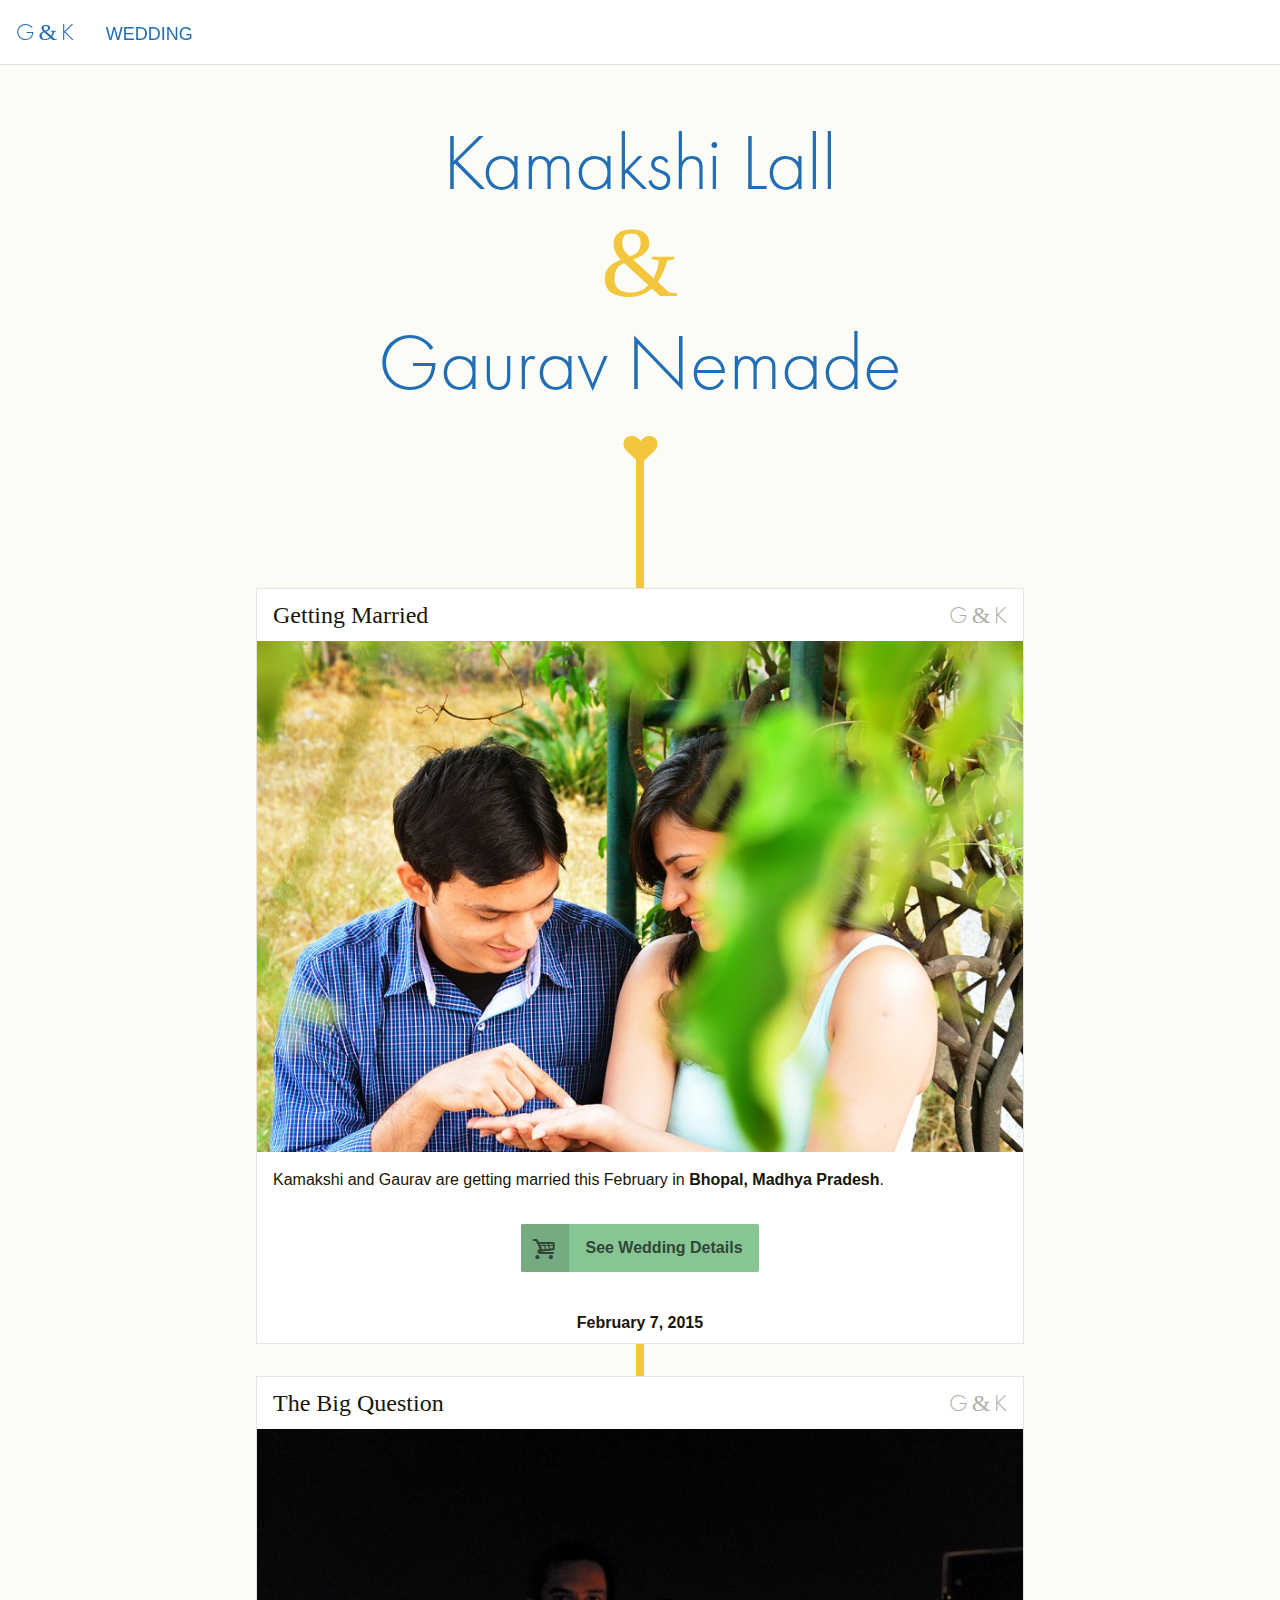
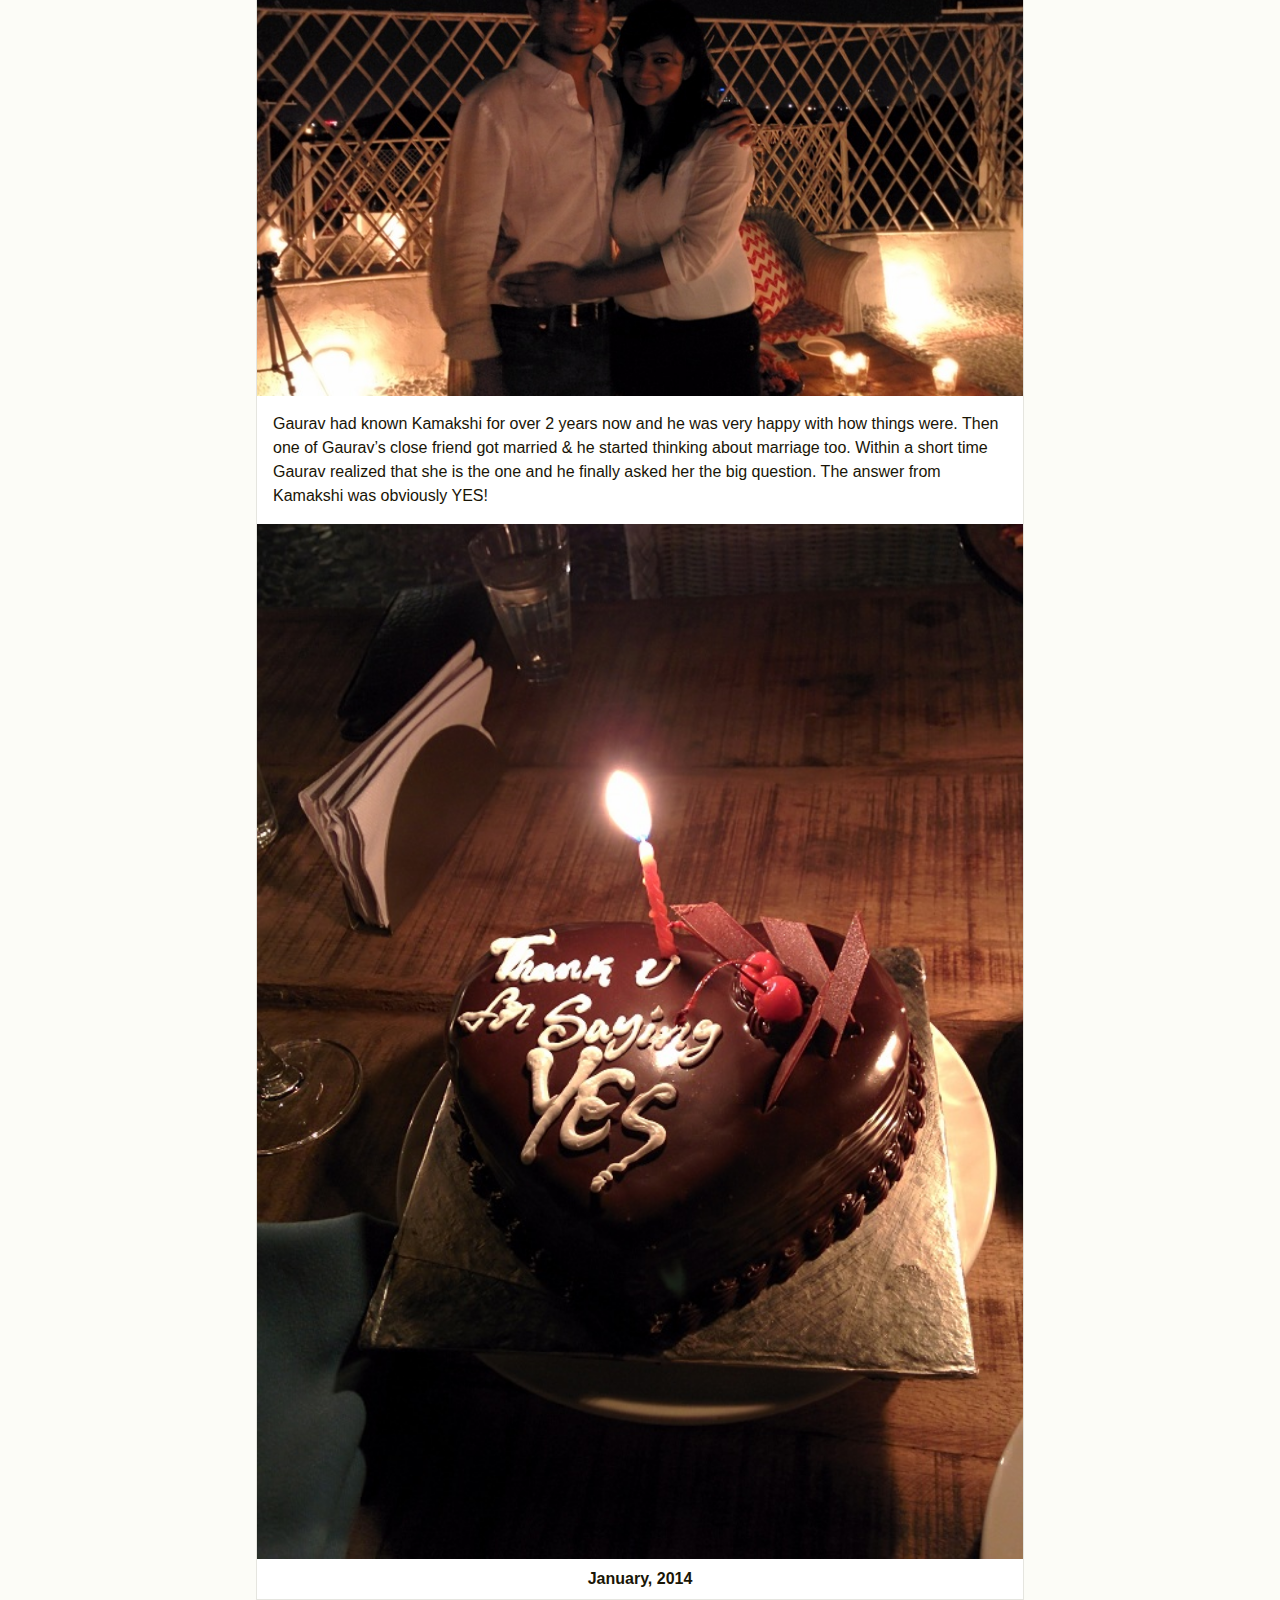
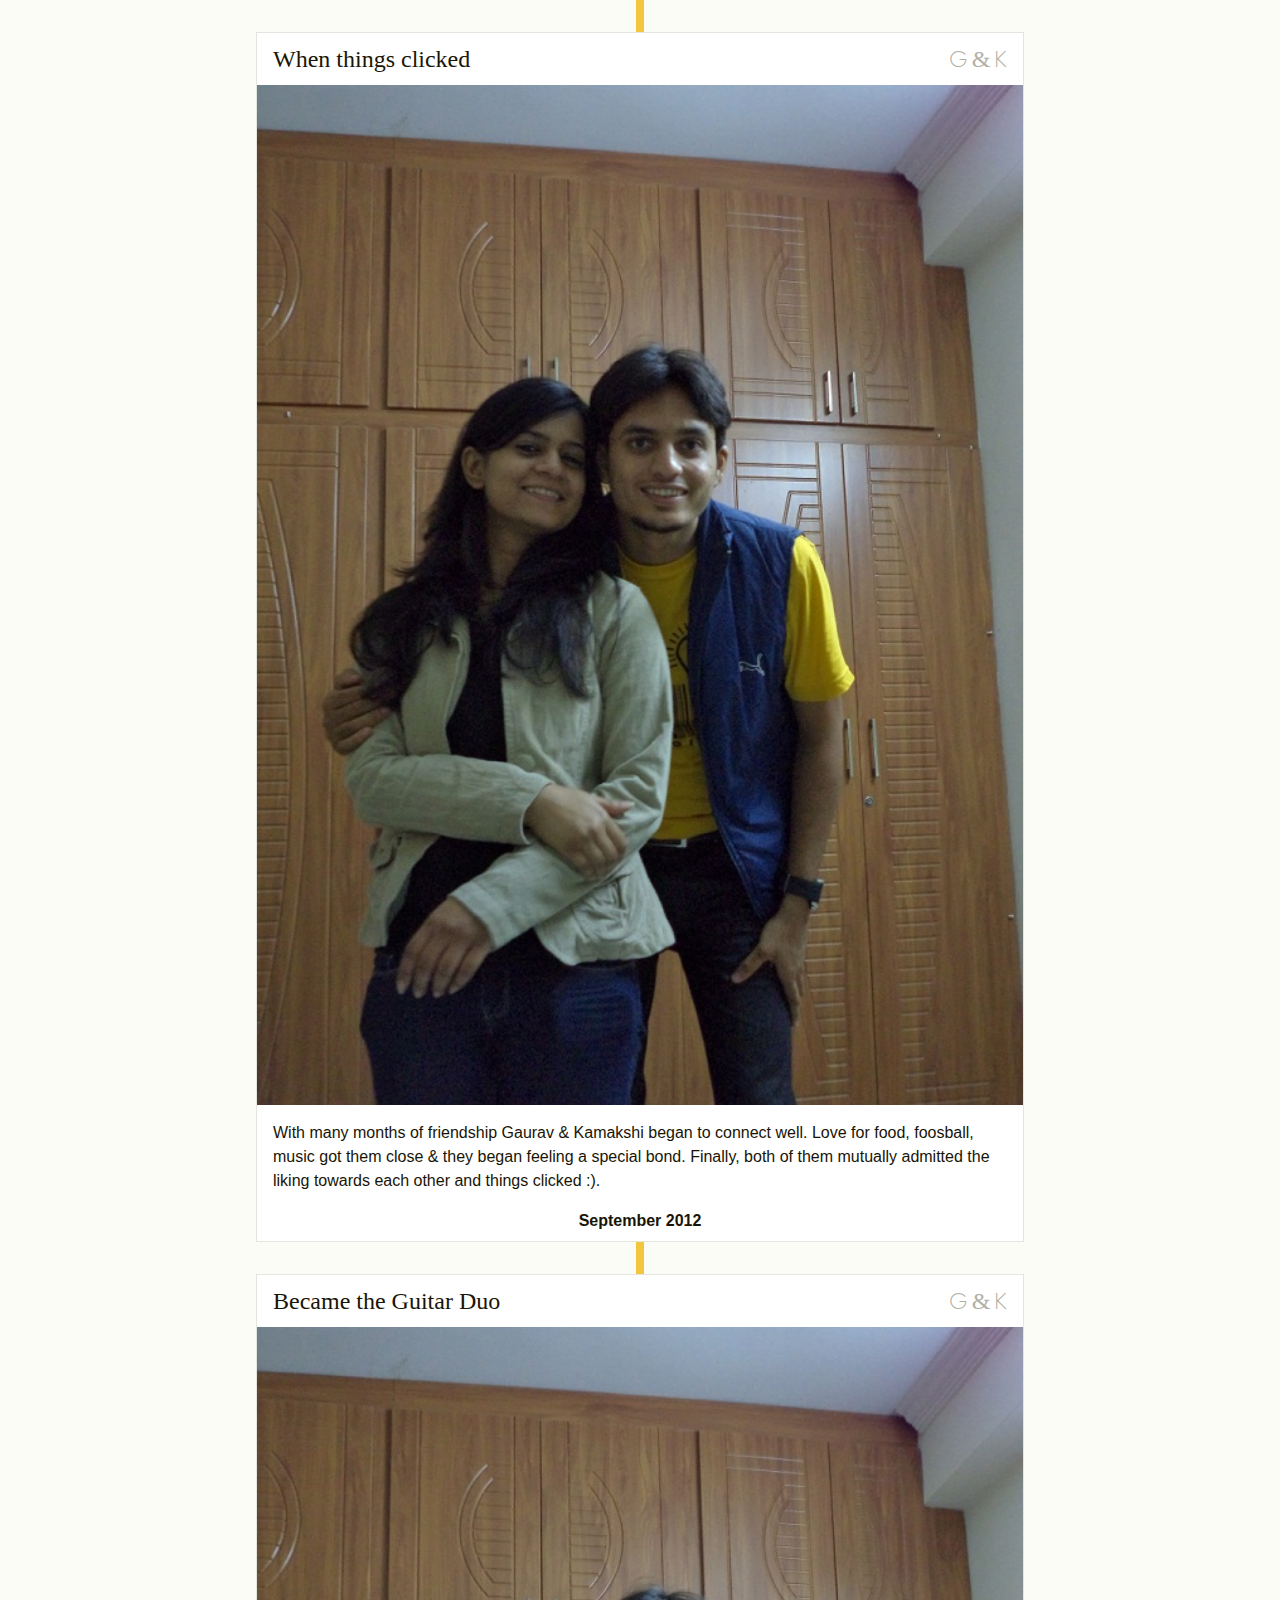
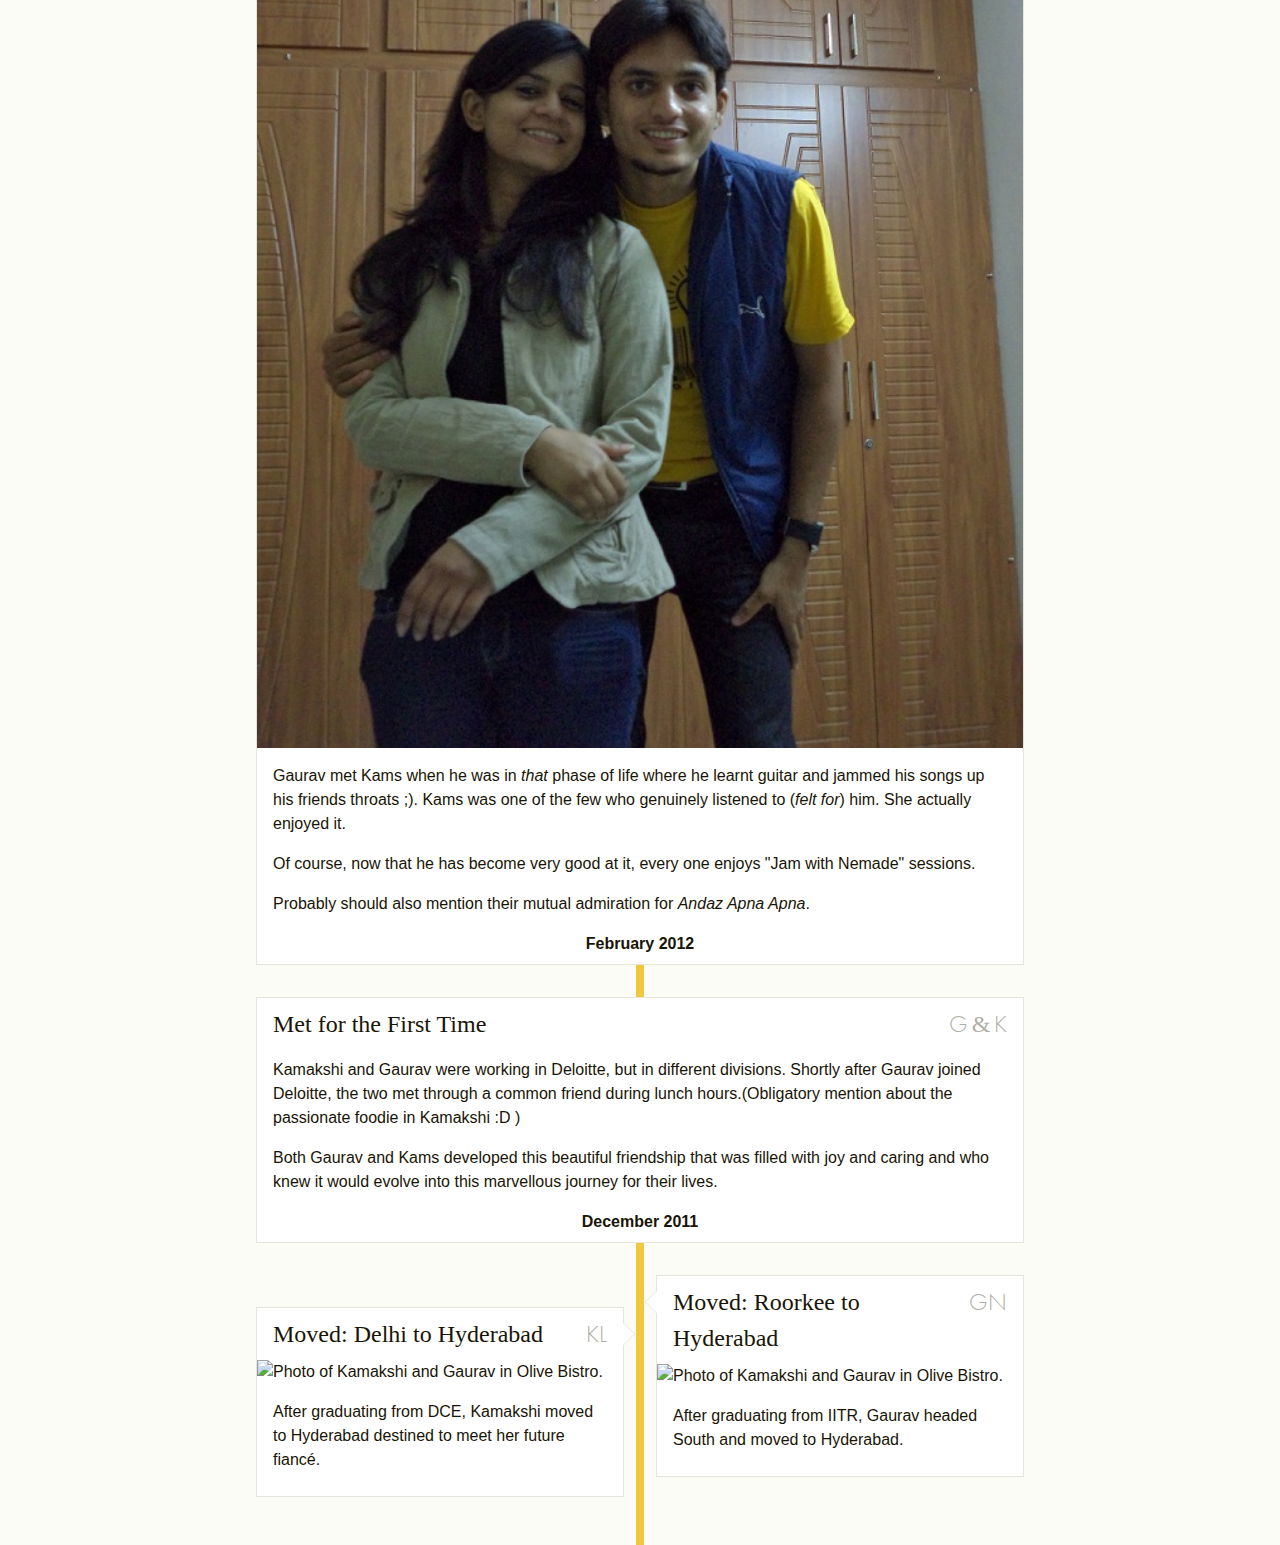
==== index.html @ ae52b637 "Update index.html" ====
<!doctype html>
<html lang="en">
<head>
    <meta charset="utf-8">
    <meta name="viewport" content="width=device-width, initial-scale=1.0">
    <meta name="apple-mobile-web-app-title" content="K&amp;G Wedding">
    <title>Kams &amp; Gaurav</title>
    <meta name="description" content="Kamakshi Lall &amp; Gaurav Nemade are getting married on February 7th, 2015 in BHOPAL, MP">	
	<link rel="stylesheet" href="css/home.css">  
</head>

<body class="">
<nav class="nav l-grid">
    <b class="brand l-grid-u" title="Kamakshi &amp; Gaurav">
        <a href="/">G<span class="brand-sep l-inline">&amp;</span>K</a>
    </b>

    <b class="nav-toggle nav-item l-grid-u">
        <a data-icon="a" href="#menu">menu</a>
    </b>

    <div class="nav-items l-grid-u">
        <ul class="nav-list l-grid">
          
            <li class="nav-item  l-grid-u">
                <a href="wedding/"><b>Wedding</b></a>
            </li>
          
<!--             <li class="nav-item  l-grid-u">
                <a href="logistics/"><b>Logistics</b></a>
            </li> -->
          
<!--             <li class="nav-item  l-grid-u">
                <a href="registry/"><b>Registry</b></a>
            </li>
          
            <li class="nav-item  l-grid-u">
                <a href="rsvp/"><b>RSVP</b></a>
            </li> -->
          
        </ul>
    </div>
</nav>







<h1 class="ann">
    <span class="ann-primary">Kamakshi Lall</span>
    <span class="ann-secondary ann-sep">&amp;</span>
    <span class="ann-primary">Gaurav Nemade</span>
</h1>

<ol class="timeline l-grid">
  <li class="event l-grid-u">


    <h2 class="event-header l-grid">
    <span class="event-title l-grid-u">Getting Married</span>
  
    <b class="event-person l-grid-u" title="Kamakshi &amp; Gaurav">
        G<span class="l-inline event-person-sep">&amp;</span>K
    </b>
  
</h2>

    <div class="event-photo">
    <img src="css/photos/gk1.JPG" alt="Photo of Kamakshi and Gaurav in Olive Bistro." />

<!--   
    <a class="event-photo-credit" href="http://www.meganbeth.com/">Megan Beth Photography</a> -->
  
</div>


    <p>
        Kamakshi and Gaurav are getting married this February in <strong>Bhopal, Madhya Pradesh</strong>.
    </p>

    <p class="button-wedding">
        <a class="button" data-icon="i" href="/wedding/">See Wedding Details</a>
    </p>

    <p class="event-time">February 7, 2015</p>

  
</li>


<!--   <li class="event l-grid-u">


    <h2 class="event-header l-grid">
    <span class="event-title l-grid-u">Celebrated Engagement</span>
  
    <b class="event-person l-grid-u" title="Kamakshi &amp; Gaurav">
        G<span class="l-inline event-person-sep">&amp;</span>K
    </b>
  
</h2>

    <div class="event-photo">
    <img src="css/photos/gk3.jpg" alt="YES Moment" />

  
</div>


    <p>
        After getting engaged in San Francisco, Kamakshi and Gaurav headed north out of the city to Napa Valley. They celebrated their engagement by spending a few romantic days touring wineries and vineyards.
    </p>

    <p class="event-time">December 2, 2012</p>

  
</li>

 -->
  <li class="event l-grid-u">


    <h2 class="event-header l-grid">
    <span class="event-title l-grid-u">The Big Question</span>
  
    <b class="event-person l-grid-u" title="Kamakshi &amp; Gaurav">
        G<span class="l-inline event-person-sep">&amp;</span>K
    </b>
  
</h2>
    <div class="event-photo">
    <img src="css/photos/gk2.jpg" alt="Engaged" />

  
</div>


<!--     <div class="event-map" data-map="Gauravf.map-2kpl38sn"></div> -->


    <p>
        Gaurav had known Kamakshi for over 2 years now and he was very happy with how things were. Then one of Gaurav’s close friend got married & he started thinking about marriage too. Within a short time Gaurav realized that she is the one and he finally asked her the big question. The answer from Kamakshi was obviously YES!
    </p>
    <p>
       
    </p>
    
 <div class="event-photo">
    <img src="css/photos/gk3.jpg" alt="YES Moment" />

  
</div>
    <p class="event-time">January, 2014</p>

  
</li>


<!--     <li class="timeline-events">
        <ol class="l-grid">
           <li class="event l-grid-u event-Kamakshi">


            <h2 class="event-header l-grid">
    <span class="event-title l-grid-u">Left for SF “Vacation”</span>
  
    <b class="event-person l-grid-u" title="Kamakshi">KL</b>
  
</h2>


            <p>
                Temp
            </p>

            <p class="event-time">November 29, 2012</p>

          
</li>


          <li class="event l-grid-u event-Gaurav">


            <h2 class="event-header l-grid">
    <span class="event-title l-grid-u">Got the Ring</span>
  
    <b class="event-person l-grid-u" title="Gaurav">GN</b>
  
</h2>


            <p>
                Gaurav knew it was time. Kamakshi and he had been together for over two years, and he wanted to spend his life with her.
            </p>
            <p>
                Gaurav wanted to ask in style.
            </p>
            <p>
                Kamakshi had not expected a thing; she assumed Gaurav was procrastinating on this whole marriage thing.
            </p>

            <p class="event-time">November 7, 2012</p>

          
</li>

        </ol>
    </li>
 -->
<!-- 
  <li class="event l-grid-u">


    <h2 class="event-header l-grid">
    <span class="event-title l-grid-u">Went on First Date</span>
  
    <b class="event-person l-grid-u" title="Kamakshi &amp; Gaurav">
        G<span class="l-inline event-person-sep">&amp;</span>K
    </b>
  
</h2>


   
    <p class="event-time">January 29, 2008</p>

  
</li>
 -->
  <li class="event l-grid-u">


    <h2 class="event-header l-grid">
    <span class="event-title l-grid-u">When things clicked</span>
  
    <b class="event-person l-grid-u" title="Kamakshi &amp; Gaurav">
        G<span class="l-inline event-person-sep">&amp;</span>K
    </b>
  
</h2>

</h2>
    <div class="event-photo">
    <img src="css/photos/gk4.JPG" alt="Engaged" />

  
</div>


<!--     <div class="event-photo">
    <img src="css/photos/snowboarding.jpg" alt="Photo of Kamakshi and Gaurav on a chair lift." />

  
</div> -->


    <p>
        With many months of friendship Gaurav & Kamakshi began to connect well. Love for food, foosball, music got them close & they began feeling a special bond. Finally, both of them mutually admitted the liking towards each other and things clicked :).
    </p>

    <p class="event-time">September 2012</p>

  
</li>

  <li class="event l-grid-u">


    <h2 class="event-header l-grid">
    <span class="event-title l-grid-u">Became the Guitar Duo</span>
  
    <b class="event-person l-grid-u" title="Kamakshi &amp; Gaurav">
        G<span class="l-inline event-person-sep">&amp;</span>K
    </b>
  
</h2>

<!--     <div class="event-photo">
    <img src="css/photos/snowboarding.jpg" alt="Photo of Kamakshi and Gaurav on a chair lift." />

  
</div> -->
</h2>
    <div class="event-photo">
    <img src="css/photos/gk4.JPG" alt="Engaged" />

  
</div>

    <p>
        <p>Gaurav met Kams when he was in <i>that</i> phase of life where he learnt guitar and jammed his songs up his friends throats ;). Kams was one of the few who genuinely listened to (<i>felt for</i>) him. She actually enjoyed it. </p>
		
		<p>Of course, now that he has become very good at it, every one enjoys "Jam with Nemade" sessions.</p>
		
		<p>Probably should also mention their mutual admiration for <i>Andaz Apna Apna</i>.</p>
    </p>

    <p class="event-time">February 2012</p>

  
</li>


  <li class="event l-grid-u">


    <h2 class="event-header l-grid">
    <span class="event-title l-grid-u">Met for the First Time</span>
  
    <b class="event-person l-grid-u" title="Kamakshi &amp; Gaurav">
        G<span class="l-inline event-person-sep">&amp;</span>K
    </b>
  
</h2>


    <p>
        Kamakshi and Gaurav were working in Deloitte, but in different divisions. Shortly after Gaurav joined Deloitte, the two met through a common friend during lunch hours.(Obligatory mention about the passionate foodie in Kamakshi :D )
    </p>
    <p>
        Both Gaurav and Kams developed this beautiful friendship that was filled with joy and caring and who knew it would evolve into this marvellous journey for their lives.
    </p>

    <p class="event-time">December 2011</p>

  
</li>


    <li class="timeline-events">
        <ol class="l-grid">
          <li class="event l-grid-u event-eric">


            <h2 class="event-header l-grid">
    <span class="event-title l-grid-u">Moved: Roorkee to Hyderabad</span>
  
    <b class="event-person l-grid-u" title="Gaurav">GN</b>
  
</h2>

            <!-- <div class="event-map" data-map="Gauravf.map-33lesuym"></div> -->
    <div class="event-photo">
    <img src="css/photos/nemade1.jpg" alt="Photo of Kamakshi and Gaurav in Olive Bistro." />

<!--   
    <a class="event-photo-credit" href="http://www.meganbeth.com/">Megan Beth Photography</a> -->
  
</div>


            <p>
                After graduating from IITR, Gaurav headed South and moved to Hyderabad.
            </p>

<!--             <p class="event-time">July 2011</p>
 -->
          
</li>


          <li class="event l-grid-u event-leslie">


            <h2 class="event-header l-grid">
    <span class="event-title l-grid-u">Moved: Delhi to Hyderabad</span>
  
    <b class="event-person l-grid-u" title="Kamakshi">KL</b>
  
</h2>
    <div class="event-photo">
    <img src="css/photos/kams1.jpg" alt="Photo of Kamakshi and Gaurav in Olive Bistro." />

<!--   
    <a class="event-photo-credit" href="http://www.meganbeth.com/">Megan Beth Photography</a> -->
  
</div>
            <!-- <div class="event-map" data-map="Gauravf.map-bsmwt9pf"></div> -->


            <p>
                After graduating from DCE, Kamakshi moved to Hyderabad destined to meet her future fiancé.
            </p>

            <!-- <p class="event-time">July 2006</p> -->

          
</li>

        </ol>
    </li>
</ol>


<script src="js/yui-min.js"></script>
<script>

(function (g) {
// -- Namespaces --
g.YUI || (g.YUI = {});
g.YUI.Env || (g.YUI.Env = {});

// -- Exposed --
g.YUI_config = {"combine":true,"filter":"min","root":"3.10.0/","modules":{"mapbox-css":"http://api.tiles.mapbox.com/mapbox.js/v0.6.7/mapbox.css","mapbox":{"fullpath":"http://api.tiles.mapbox.com/mapbox.js/v0.6.7/mapbox.js","requires":["mapbox-css"]}},"groups":{"app":{"combine":true,"comboBase":"/combo/1.8.0?","base":"/","root":"/","modules":{"hide-address-bar":{"path":"vendor/hide-address-bar/hide-address-bar.js"},"le-home":{"use":["le-main","le-maps"]},"le-main":{"path":"js/main.js","requires":["node-base","hide-address-bar"]},"le-maps":{"path":"js/maps.js","requires":["node-base","mapbox"]},"le-rsvp":{"path":"js/rsvp.js","requires":["le-main","app-base","app-content","app-transitions","escape","event-focus","io-queue","model","model-list","model-sync-rest","selector-css3","view","promise"]},"le-wedding":{"path":"js/wedding.js","requires":["le-main","le-maps","event-resize","graphics"]}}}}};
g.YUI.Env.CSRF_TOKEN = "5iKSSK5xP2m5QKCtotgvSHhq";
}(this));

YUI().use('le-home');
</script>

</body>
</html>
---- css/home.css ----
/*! normalize.css v2.1.3 | MIT License | git.io/normalize */

/* ==========================================================================
   HTML5 display definitions
   ========================================================================== */

/**
 * Correct `block` display not defined in IE 8/9.
 */
 

/* @font-face {
    font-family: 'futura-pt';
    src: url('Futura.ttf')  format('truetype');
} */

@font-face{font-family:'futura-pt';src:url('futura.woff') format('woff');font-weight:normal;font-style:normal;}

@font-face{font-family:'proxima-nova';src:url('proxima-nova-light.woff') format('woff');font-weight:normal;font-style:normal;}

@font-face{font-family:'pic1';src:url('modernpics-webfont.woff') format('woff');font-weight:normal;font-style:normal;}


article,
aside,
details,
figcaption,
figure,
footer,
header,
hgroup,
main,
nav,
section,
summary {
    display: block;
}

/**
 * Correct `inline-block` display not defined in IE 8/9.
 */

audio,
canvas,
video {
    display: inline-block;
}

/**
 * Prevent modern browsers from displaying `audio` without controls.
 * Remove excess height in iOS 5 devices.
 */

audio:not([controls]) {
    display: none;
    height: 0;
}

/**
 * Address `[hidden]` styling not present in IE 8/9.
 * Hide the `template` element in IE, Safari, and Firefox < 22.
 */

[hidden],
template {
    display: none;
}

/* ==========================================================================
   Base
   ========================================================================== */

/**
 * 1. Set default font family to sans-serif.
 * 2. Prevent iOS text size adjust after orientation change, without disabling
 *    user zoom.
 */

html {
    font-family: sans-serif; /* 1 */
    -ms-text-size-adjust: 100%; /* 2 */
    -webkit-text-size-adjust: 100%; /* 2 */
}

/**
 * Remove default margin.
 */

body {
    margin: 0;
}

/* ==========================================================================
   Links
   ========================================================================== */

/**
 * Remove the gray background color from active links in IE 10.
 */

a {
    background: transparent;
}

/**
 * Address `outline` inconsistency between Chrome and other browsers.
 */

a:focus {
    outline: thin dotted;
}

/**
 * Improve readability when focused and also mouse hovered in all browsers.
 */

a:active,
a:hover {
    outline: 0;
}

/* ==========================================================================
   Typography
   ========================================================================== */

/**
 * Address variable `h1` font-size and margin within `section` and `article`
 * contexts in Firefox 4+, Safari 5, and Chrome.
 */

h1 {
    font-size: 2em;
    margin: 0.67em 0;
}

/**
 * Address styling not present in IE 8/9, Safari 5, and Chrome.
 */

abbr[title] {
    border-bottom: 1px dotted;
}

/**
 * Address style set to `bolder` in Firefox 4+, Safari 5, and Chrome.
 */

b,
strong {
    font-weight: bold;
}

/**
 * Address styling not present in Safari 5 and Chrome.
 */

dfn {
    font-style: italic;
}

/**
 * Address differences between Firefox and other browsers.
 */

hr {
    -moz-box-sizing: content-box;
    box-sizing: content-box;
    height: 0;
}

/**
 * Address styling not present in IE 8/9.
 */

mark {
    background: #ff0;
    color: #000;
}

/**
 * Correct font family set oddly in Safari 5 and Chrome.
 */

code,
kbd,
pre,
samp {
    font-family: monospace, serif;
    font-size: 1em;
}

/**
 * Improve readability of pre-formatted text in all browsers.
 */

pre {
    white-space: pre-wrap;
}

/**
 * Set consistent quote types.
 */

q {
    quotes: "\201C" "\201D" "\2018" "\2019";
}

/**
 * Address inconsistent and variable font size in all browsers.
 */

small {
    font-size: 80%;
}

/**
 * Prevent `sub` and `sup` affecting `line-height` in all browsers.
 */

sub,
sup {
    font-size: 75%;
    line-height: 0;
    position: relative;
    vertical-align: baseline;
}

sup {
    top: -0.5em;
}

sub {
    bottom: -0.25em;
}

/* ==========================================================================
   Embedded content
   ========================================================================== */

/**
 * Remove border when inside `a` element in IE 8/9.
 */

img {
    border: 0;
}

/**
 * Correct overflow displayed oddly in IE 9.
 */

svg:not(:root) {
    overflow: hidden;
}

/* ==========================================================================
   Figures
   ========================================================================== */

/**
 * Address margin not present in IE 8/9 and Safari 5.
 */

figure {
    margin: 0;
}

/* ==========================================================================
   Forms
   ========================================================================== */

/**
 * Define consistent border, margin, and padding.
 */

fieldset {
    border: 1px solid #c0c0c0;
    margin: 0 2px;
    padding: 0.35em 0.625em 0.75em;
}

/**
 * 1. Correct `color` not being inherited in IE 8/9.
 * 2. Remove padding so people aren't caught out if they zero out fieldsets.
 */

legend {
    border: 0; /* 1 */
    padding: 0; /* 2 */
}

/**
 * 1. Correct font family not being inherited in all browsers.
 * 2. Correct font size not being inherited in all browsers.
 * 3. Address margins set differently in Firefox 4+, Safari 5, and Chrome.
 */

button,
input,
select,
textarea {
    font-family: inherit; /* 1 */
    font-size: 100%; /* 2 */
    margin: 0; /* 3 */
}

/**
 * Address Firefox 4+ setting `line-height` on `input` using `!important` in
 * the UA stylesheet.
 */

button,
input {
    line-height: normal;
}

/**
 * Address inconsistent `text-transform` inheritance for `button` and `select`.
 * All other form control elements do not inherit `text-transform` values.
 * Correct `button` style inheritance in Chrome, Safari 5+, and IE 8+.
 * Correct `select` style inheritance in Firefox 4+ and Opera.
 */

button,
select {
    text-transform: none;
}

/**
 * 1. Avoid the WebKit bug in Android 4.0.* where (2) destroys native `audio`
 *    and `video` controls.
 * 2. Correct inability to style clickable `input` types in iOS.
 * 3. Improve usability and consistency of cursor style between image-type
 *    `input` and others.
 */

button,
html input[type="button"], /* 1 */
input[type="reset"],
input[type="submit"] {
    -webkit-appearance: button; /* 2 */
    cursor: pointer; /* 3 */
}

/**
 * Re-set default cursor for disabled elements.
 */

button[disabled],
html input[disabled] {
    cursor: default;
}

/**
 * 1. Address box sizing set to `content-box` in IE 8/9/10.
 * 2. Remove excess padding in IE 8/9/10.
 */

input[type="checkbox"],
input[type="radio"] {
    box-sizing: border-box; /* 1 */
    padding: 0; /* 2 */
}

/**
 * 1. Address `appearance` set to `searchfield` in Safari 5 and Chrome.
 * 2. Address `box-sizing` set to `border-box` in Safari 5 and Chrome
 *    (include `-moz` to future-proof).
 */

input[type="search"] {
    -webkit-appearance: textfield; /* 1 */
    -moz-box-sizing: content-box;
    -webkit-box-sizing: content-box; /* 2 */
    box-sizing: content-box;
}

/**
 * Remove inner padding and search cancel button in Safari 5 and Chrome
 * on OS X.
 */

input[type="search"]::-webkit-search-cancel-button,
input[type="search"]::-webkit-search-decoration {
    -webkit-appearance: none;
}

/**
 * Remove inner padding and border in Firefox 4+.
 */

button::-moz-focus-inner,
input::-moz-focus-inner {
    border: 0;
    padding: 0;
}

/**
 * 1. Remove default vertical scrollbar in IE 8/9.
 * 2. Improve readability and alignment in all browsers.
 */

textarea {
    overflow: auto; /* 1 */
    vertical-align: top; /* 2 */
}

/* ==========================================================================
   Tables
   ========================================================================== */

/**
 * Remove most spacing between table cells.
 */

table {
    border-collapse: collapse;
    border-spacing: 0;
}

body {
    min-width: 20em;
    line-height: 1.5;
    background: #fcfcf7;
    color: #191506;
    font-family: "proxima-nova" sans-serif;
    padding-top: 3em;
    padding-bottom: 2em;
}

h1, h2, h3, h4, h5, h6 {
    font-family: "jubilat", serif;
    font-weight: 400;
}

h1 { font-size: 1.5em; }
h2 { font-size: 1.25em; }
h3 { font-size: 1.125em; }
h4 { font-size: 1em; }

a:link,
a:visited {
    color: #216eb5;
    text-decoration: none;
}

dd {
    margin: 0 0 1em 1em;
}

address {
    margin: 1em 0;
}

input,
textarea {
    line-height: 1.5;
    padding-left: 0.25em;
    padding-right: 0.25em;
    border: 1px solid #E5E5DF;
    -webkit-border-radius: 0.125em;
    -moz-border-radius: 0.125em;
    border-radius: 0.125em;
    -webkit-box-shadow: inset 0 0 2px rgba(0, 0, 0, 0.10);
    -moz-box-shadow: inset 0 0 2px rgba(0, 0, 0, 0.10);
    box-shadow: inset 0 0 2px rgba(0, 0, 0, 0.10);
    -webkit-box-sizing: border-box;
    -moz-box-sizing: border-box;
    box-sizing: border-box;
}
input:focus,
textarea:focus {
    outline: none;
    border: 1px solid #8BBCEA;
}

[data-icon]:before,
[data-icon]:after {
    font-family: 'pic1';
    -webkit-font-smoothing: antialiased;
}
[data-icon]:before {
    content: attr(data-icon);
}

.l-grid,
.l-grid-1-2 {
    letter-spacing: -0.31em;
    *letter-spacing: normal;
    *word-spacing: -0.43em;
    text-rendering: optimizespeed;
}
.opera-only :-o-prefocus,
.l-grid {
    word-spacing: -0.43em;
}
.l-grid-u,
.l-grid-u-full {
    display: inline-block;
    zoom: 1; *display: inline;
    letter-spacing: normal;
    word-spacing: normal;
    vertical-align: top;
    text-rendering: auto;
}
.l-grid-1-2 {
    margin-left: -0.5em;
    margin-right: -0.5em;
}
.l-grid-u-full,
.l-grid-1-2 > .l-grid-u {
    width: 100%;
}

.l-wrap {
    position: relative;
    background: #fcfcf7;
}
.l-contain {
    max-width: 48em;
    margin: 0 auto;
    padding: 0 0.5em;
}
.l-inline {
    display: inline-block;
    *display: inline;
    zoom: 1;
}

.l-contain,
.l-grid,
.l-grid-u {
    -webkit-box-sizing: border-box;
    -moz-box-sizing: border-box;
    box-sizing: border-box;
}

button,
.button {
    position: relative;
    display: inline-block;
    *display: inline;
    zoom: 1;
    line-height: 3.0;
    padding: 0 0.5em 0 3.5em;
    background: #87c594;
    text-align: center;
    font-weight: 700;
    overflow: hidden;
    border: 0;
    -webkit-border-radius: 0.125em;
    -moz-border-radius: 0.125em;
    border-radius: 0.125em;
}
button,
.button,
a.button {
    color: #304534;
    text-decoration: none;
}
button:before,
.button:before {
    position: absolute;
    top: 0;
    left: 0;
    font-size: 2em;
    font-weight: 400;
    line-height: 1.5;
    width: 1em;
    padding: 0.125em 0.25em 0;
    background: #75AB81;
    text-align: center;
}
button:before,
.button:before,
button:after,
.button:after {
    z-index: 0;
}
.is-button-negative,
a.is-button-negative {
    background: #f2c63d;
    color: #513e06;
}
.is-button-negative:before {
    background: #e0ac10;
}

.brand {
    font-size: 1.25em;
    font-family: "futura-pt", sans-serif;
    font-weight: 300;
    line-height: 2.4;
}
.brand-sep {
    font-family: "jubilat", serif;
    font-weight: 400;
    margin: 0 0.15em;
}
.brand a {
    display: block;
    padding: 0 0.4em;
    color: #b0afa6;
    text-decoration: none;
}
.brand a:hover,
.brand a:active {
    color: #216eb5;
}

.nav-list {
    margin: 0;
    padding: 0;
    list-style: none;
}
.nav-item {
    margin: 0 1em 0 0;
    text-transform: uppercase;
}
.nav-item:first-child {
    margin-left: 0;
}
.nav-item:last-child {
    margin-right: 0;
}
.nav-item a {
    display: block;
    text-decoration: none;
}
.nav-item b {
    font-weight: inherit;
}
.nav-item a:hover b,
.nav-item a:active b {
    border-bottom: 1px solid #216eb5;
}
.is-nav-item-active b {
    border-bottom: 1px solid #e5e5df;
}

.nav {
    position: fixed;
    top: 0;
    left: 0;
    width: 100%;
    background: #fff;
    background: rgba(255, 255, 255, 0.98);
    -webkit-box-shadow: 0 1px 1px rgba(0,0,0, 0.10);
    -moz-box-shadow: 0 1px 1px rgba(0,0,0, 0.10);
    box-shadow: 0 1px 1px rgba(0,0,0, 0.10);
    z-index: 10;
}
.nav .nav-items {
    display: block;
    clear: both;
    overflow: hidden;
    width: 100%;
    max-height: 0;
    -webkit-transition: max-height 0.2s ease-out;
    -moz-transition: max-height 0.2s ease-out;
    -ms-transition: max-height 0.2s ease-out;
    -o-transition: max-height 0.2s ease-out;
    transition: max-height 0.2s ease-out;
}
.nav .is-nav-items-active {
    max-height: 15em;
}
.nav .nav-item {
    width: 100%;
    margin: 0;
}
.nav .nav-item a {
    line-height: 1;
    padding: 1.0675em 0.5em 0.9375em;
}
.nav .nav-toggle {
    width: auto;
    float: right;
    margin: 0;
}
.nav .nav-toggle a {
    font-weight: 400;
}
.nav .nav-toggle a:before {
    content: none;
}
.nav .nav-toggle a:after {
    content: attr(data-icon);
    text-transform: none;
    vertical-align: middle;
    margin-left: 0.25em;
    line-height: 0.5;
}

.subnav {
    margin: 1em 0;
}
.subnav .nav-item:first-child a {
    color: #b0afa6;
}
.subnav .nav-item:first-child a:hover,
.subnav .nav-item:first-child a:active {
    color: #216eb5;
}
.subnav .nav-item:first-child b {
    border-bottom: none;
}
.subnav .nav-item:first-child b:after {
    content: ":"
}

.ann {
    font-size: 1.25em;
    line-height: 1.25;
    margin: 1em 0;
}
.ann > * {
    display: block;
    text-align: center;
}
.ann-primary {
    font-family: "futura-pt", sans-serif;
    font-weight: 300;
    font-size: 2em;
    color: #216eb5;
}
.ann-secondary {
    line-height: 1.0;
    color: #b0afa6;
}

.callout {
    padding: 0.5em 0 0.5em 2em;
    border-left: 4px solid #f2c63d;
}

.break {
    width: 80%;
    margin: 2em auto;
    height: 1px;
    line-height: 1px;
    background: #e5e5df;
    border-top: 1px solid #fcfcf7;
}

.zoomer {
    display: none !important;
}

/* 480px */
@media screen and (min-width: 30em) {
    .ann {
        font-size: 1.5em;
    }
}

/* 568px */
@media screen and (min-width: 35.5em) {
    .nav .nav-items {
        display: inline-block;
        max-height: none;
        /* Fixes Firefox's issue with `auto` */
        width: 30em;
    }
    .nav .nav-item {
        width: auto;
    }

    .nav .nav-toggle {
        display: none;
    }
}

/* 576px */
@media screen and (min-width: 36em) {
    h1 { font-size: 2em; }
    h2 { font-size: 1.5em; }
    h3 { font-size: 1.25em; }
    h4 { font-size: 1em; }

    .l-grid-1-2 {
        margin-left: -1em;
        margin-right: -1em;
    }
    .l-grid-1-2 > .l-grid-u {
        width: 50%;
    }

    .l-contain {
        padding-left: 1em;
        padding-right: 1em;
    }

    button,
    .button {
        padding: 0 1em 0 4em;
    }

    .brand {
        font-size: 1.5em;
        line-height: 2;
    }
    .brand a {
        padding: 0 0.6667em;
    }

    .nav .nav-item a {
        font-size: 1.125em;
        padding: 0.9444em 0.8888em 0.7222em;
    }

    .ann {
        font-size: 2em;
    }
}

/* 768px */
@media screen and (min-width: 48em) {
    body {
        padding-top: 4em;
    }

    .brand {
        line-height: 2.6667;
    }

    .nav .nav-item a {
        padding: 1.3889em 0.8888em 1.1667em;
    }
}

/* 1024px */
@media screen and (min-width: 64em) {
    .ann {
        font-size: 2.5em;
        margin: 1.2em 0;
    }
}

body {
    padding-bottom: 0;
}

.ann-sep {
    font-size: 2.5em;
    color: #f2c63d;
}

.timeline {
    list-style: none;
    margin: 0 auto;
    max-width: 48em;
    padding: 6em 0 3em;
    position: relative;
}
.timeline:before {
    content: '';
    position: absolute;
    z-index: -1;
    width: 0.5em;
    height: 100%;
    top: 0;
    left: 50%;
    margin-left: -0.25em;
    background: #f2c63d;
}
.timeline:after {
    content: 'j';
    font-family: 'pic1';
    font-size: 3.5em;
    -webkit-font-smoothing: antialiased;
    position: absolute;
    z-index: -1;
    top: -0.95em;
    left: -0.0417em;
    width: 100%;
    text-align: center;
    color: #f2c63d;
}
.timeline-events {
    margin-top: -2em;
    margin-bottom: -2em;
}
.timeline-events ol {
    list-style: none;
    margin: 0 auto;
    padding: 0;
}
.timeline-events ol:before,
.timeline-events ol:after {
    content: " ";
    display: table;
}
.timeline-events ol:after {
    clear: both;
}

.event {
    margin: 2em 0;
    display: block;
    padding: 0.5em;
    background: #fff;
    border-top: 1px solid #e5e5df;
    border-bottom: 1px solid #e5e5df;
    /*-webkit-box-shadow: 0 0 2px rgba(0,0,0, 0.10);
    -moz-box-shadow: 0 0 2px rgba(0,0,0, 0.10);
    box-shadow: 0 0 2px rgba(0,0,0, 0.10);*/
}
.event-leslie {
    margin-right: 2em;
    border-right: 1px solid #e5e5df;
}
.event-eric {
    margin-left: 2em;
    border-left: 1px solid #e5e5df;
}
.event-header {
    margin-top: 0;
    margin-bottom: 0.4em;
    padding-right: 2.5em;
    font-size: 1.25em;
}
.event-title {
    width: 100%;
}
.event-person {
    font-family: "futura-pt", sans-serif;
    font-weight: 300;
    color: #b0afa6;
    text-align: right;
    width: 2.5em;
    margin-right: -2.5em;
}
.event-person-sep {
    font-family: "jubilat", serif;
    font-weight: 400;
    margin: 0 0.15em;
}
.event-time {
    margin-top: 0.5em;
    margin-bottom: 0;
    font-weight: 700;
    text-align: center;
}
.event-photo {
    position: relative;
    margin: 0 -0.5em;
}
.event-photo img {
    display: block;
    width: 100%;
}
.event-photo-credit {
    font-size: 0.875em;
    position: absolute;
    bottom: 0.2857em;
    right: 0.5714em;
    color: #fcfcf7 !important;
    text-shadow: 0 0 1px #191506;
}
.event-map {
    margin: 0 -0.5em;
    height: 20em;
}

.button-wedding {
    margin: 2em;
    text-align: center;
}

/* 480px */
@media screen and (min-width: 30em) {

}

/* 568px */
@media screen and (min-width: 35.5em) {

}

/* 576px */
@media screen and (min-width: 36em) {
    .event {
        clear: both;
        padding-left: 1em;
        padding-right: 1em;
    }
    .event-header {
        font-size: 1.5em;
        margin-bottom: 0.3333em;
    }
    .event-photo,
    .event-map {
        margin: 0 -1em;
    }
}

/* 768px */
@media screen and (min-width: 48em) {
    .event {
        clear: both;
    }
    .event-leslie,
    .event-eric {
        width: 23em;
        position: relative;
    }
    .event-leslie {
        float: left;
        clear: left;
        margin: 2em 1em 2em 0;
    }
    .event-eric {
        float: right;
        clear: right;
        margin: 2em 0 2em 1em;
    }
    .event-leslie:before,
    .event-leslie:after,
    .event-eric:before,
    .event-eric:after {
        content: "";
        height: 0;
        width: 0;
        position: absolute;
        border: solid transparent;
    }
    .event-leslie:before,
    .event-eric:before {
        top: 14px;
        border-width: 12px;
    }
    .event-leslie:after,
    .event-eric:after {
        top: 15px;
        border-width: 11px;
    }
    .event-leslie:before {
        left: 100%;
        border-left-color: #e5e5df;
        /*border-left-color: rgba(0,0,0, 0.05);*/
    }
    .event-leslie:after {
        left: 100%;
        border-left-color: #fff;
    }
    .event-eric:before {
        right: 100%;
        border-right-color: #e5e5df;
        /*border-right-color: rgba(0,0,0, 0.05);*/
    }
    .event-eric:after {
        right: 100%;
        border-right-color: #fff;
    }
    .event-leslie + .event-eric,
    .event-eric + .event-leslie {
        margin-top: 4em;
    }
}

/* 770px */
@media screen and (min-width: 48.125em) {
    .event {
        border: 1px solid #e5e5df;
    }
}

/* 1024px */
@media screen and (min-width: 64em) {

}
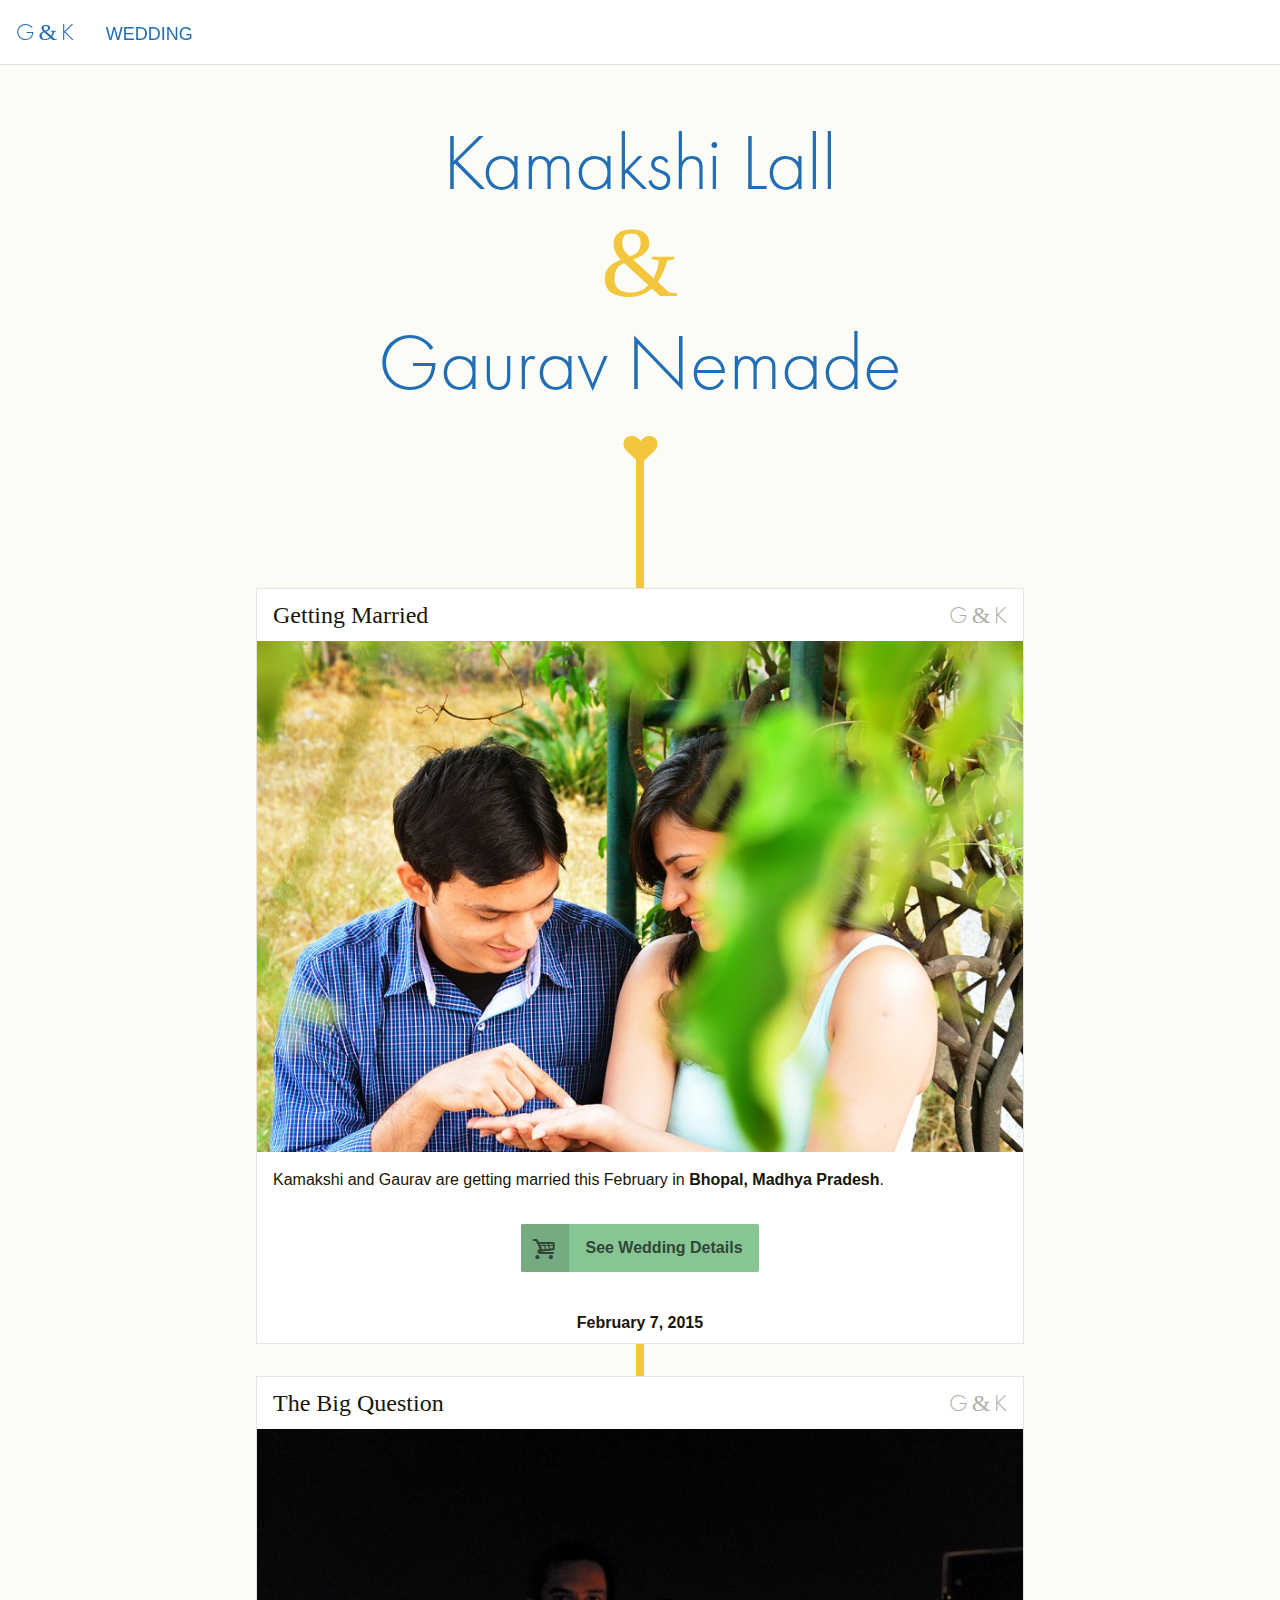
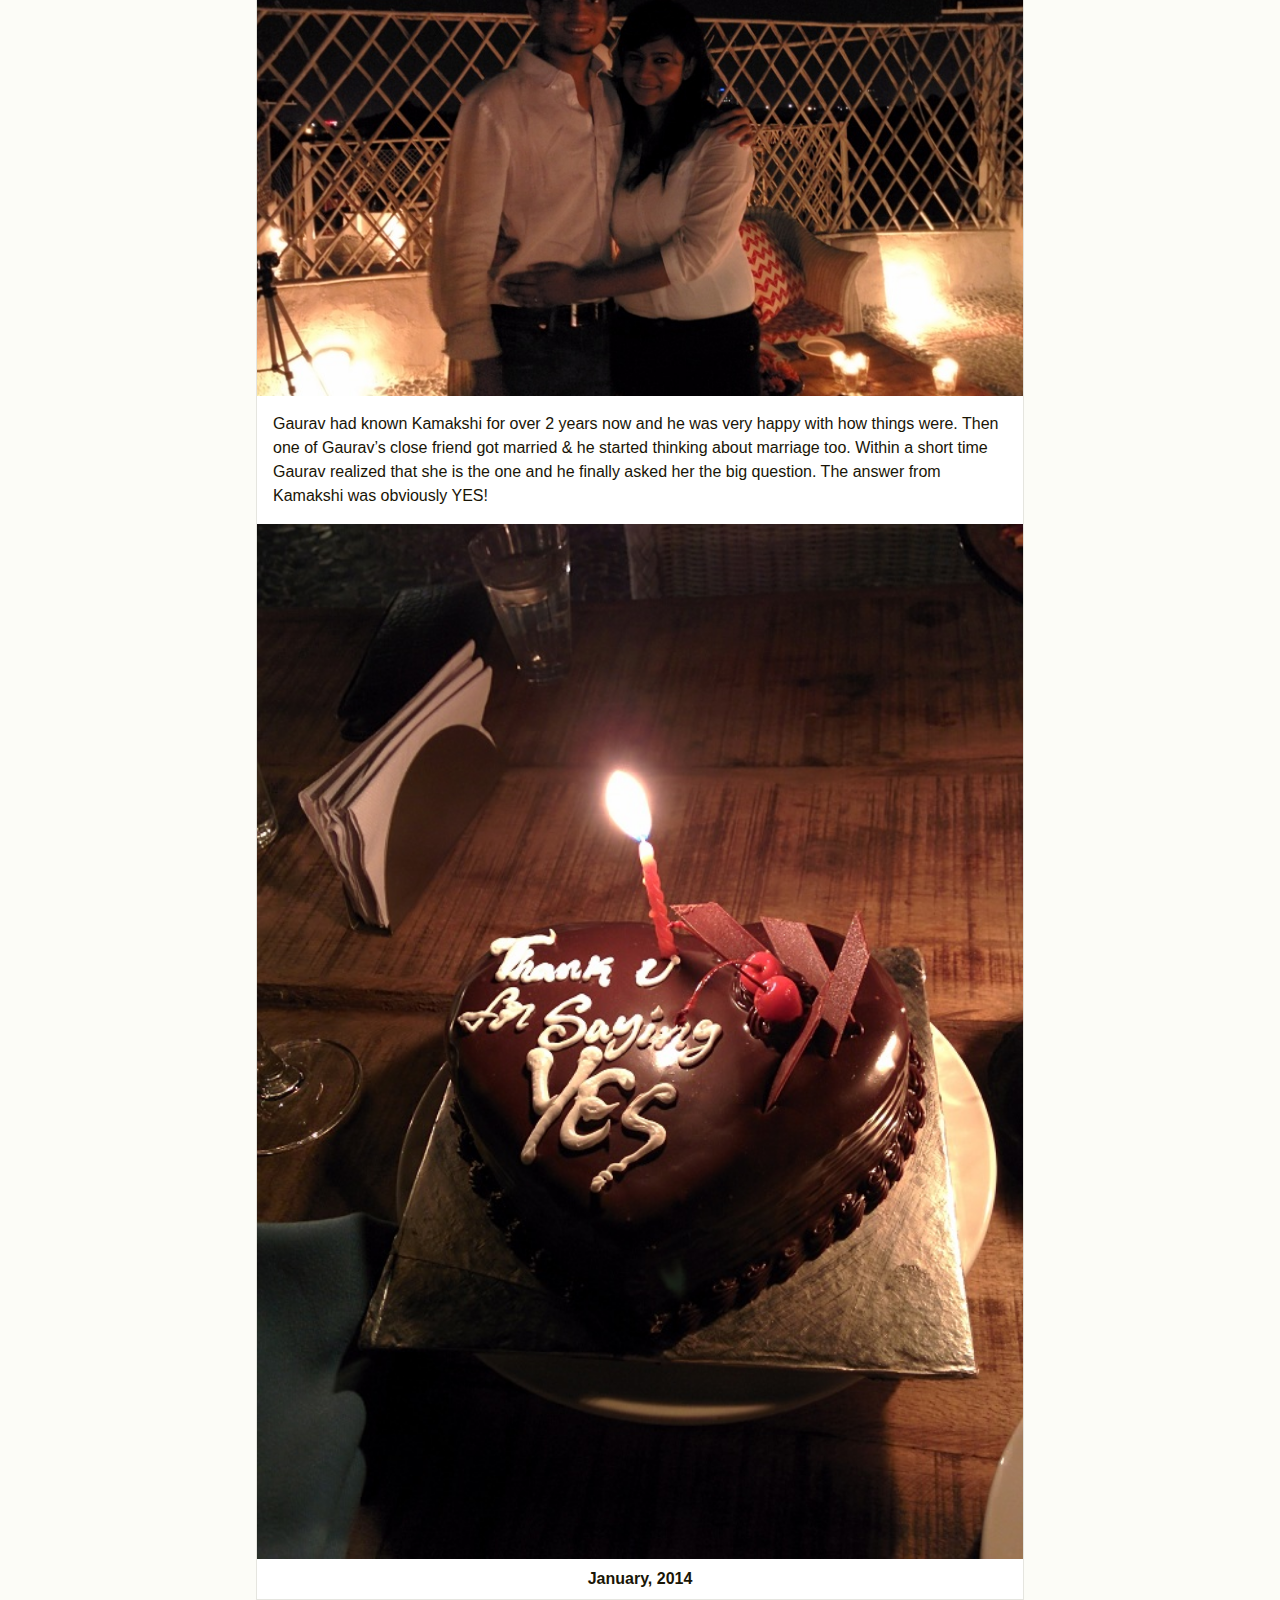
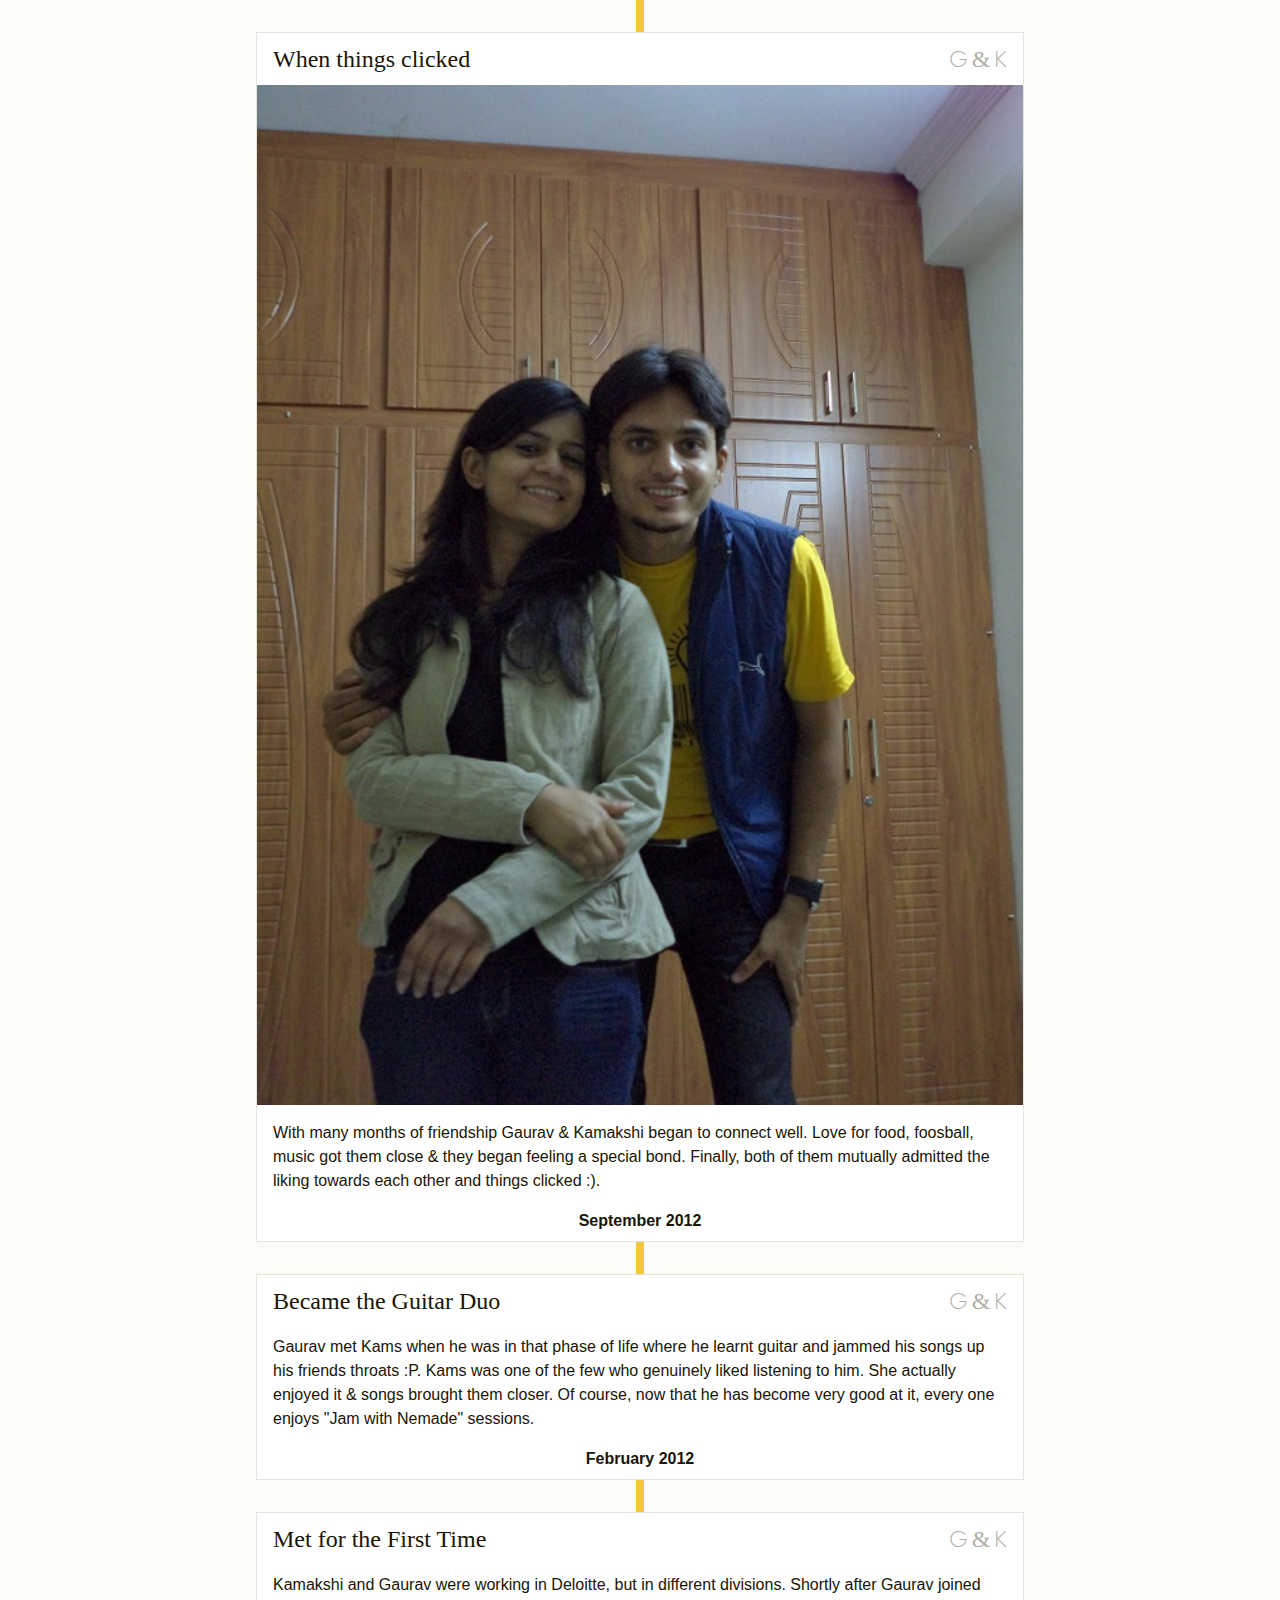
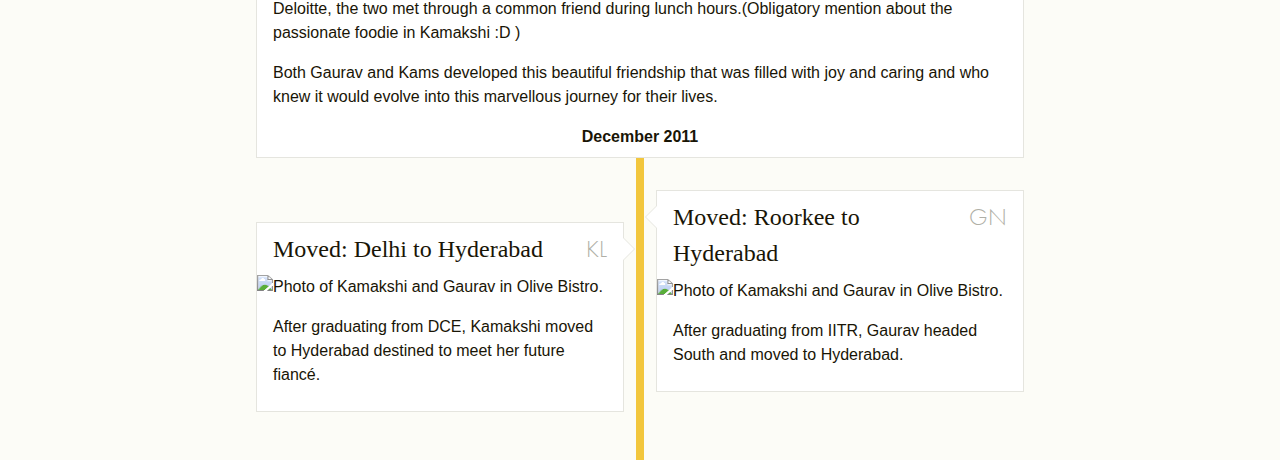
==== commit 026bbd04: "Update index.html" ====
--- a/index.html
+++ b/index.html
@@ -284,21 +284,18 @@
 
   
 </div> -->
-</h2>
+<!--</h2>
     <div class="event-photo">
     <img src="css/photos/gk4.JPG" alt="Engaged" />
-
-  
-</div>
-
-    <p>
-        <p>Gaurav met Kams when he was in <i>that</i> phase of life where he learnt guitar and jammed his songs up his friends throats ;). Kams was one of the few who genuinely listened to (<i>felt for</i>) him. She actually enjoyed it. </p>
+-->
+  
+</div>
+
+        <p>
+        Gaurav met Kams when he was in that phase of life where he learnt guitar and jammed his songs up his friends throats :P. Kams was one of the few who genuinely liked listening to him. She actually enjoyed it & songs brought them closer. Of course, now that he has become very good at it, every one enjoys "Jam with Nemade" sessions.
+        	
+        </p>
 		
-		<p>Of course, now that he has become very good at it, every one enjoys "Jam with Nemade" sessions.</p>
-		
-		<p>Probably should also mention their mutual admiration for <i>Andaz Apna Apna</i>.</p>
-    </p>
-
     <p class="event-time">February 2012</p>
 
   
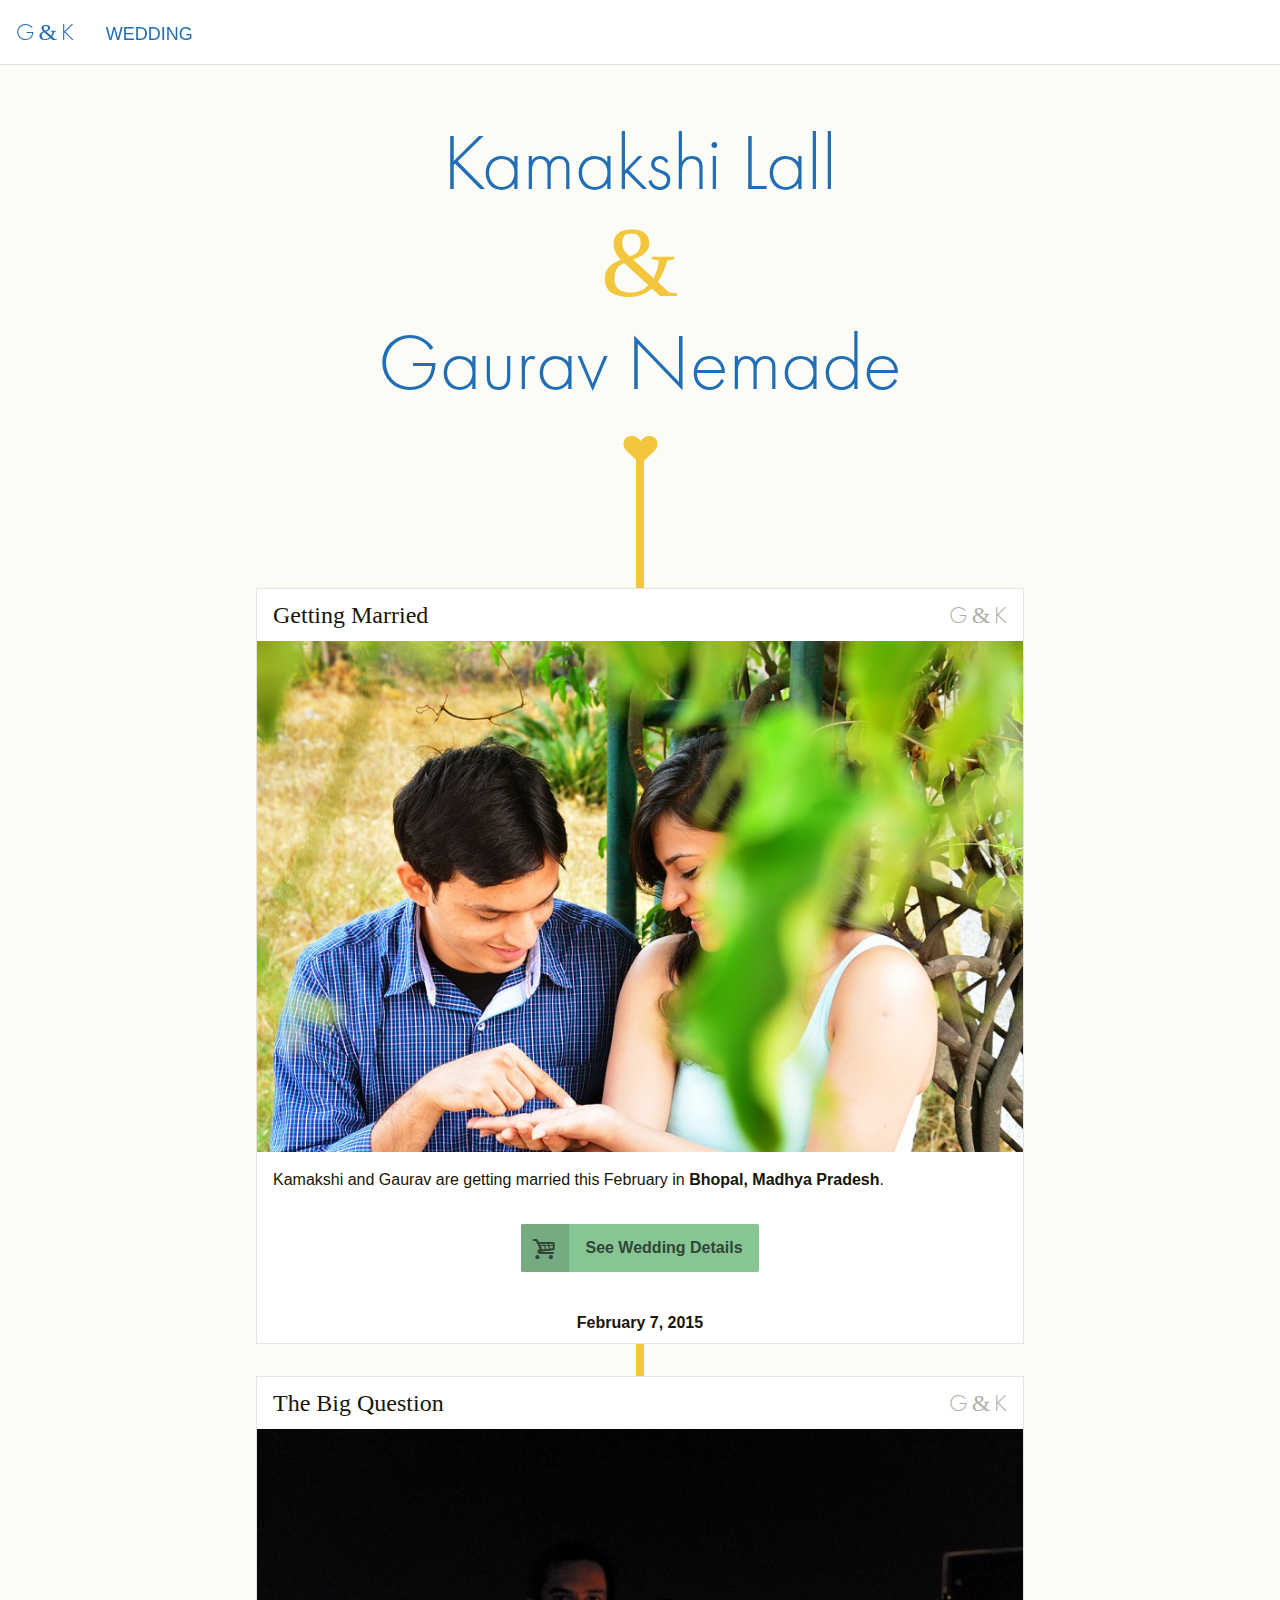
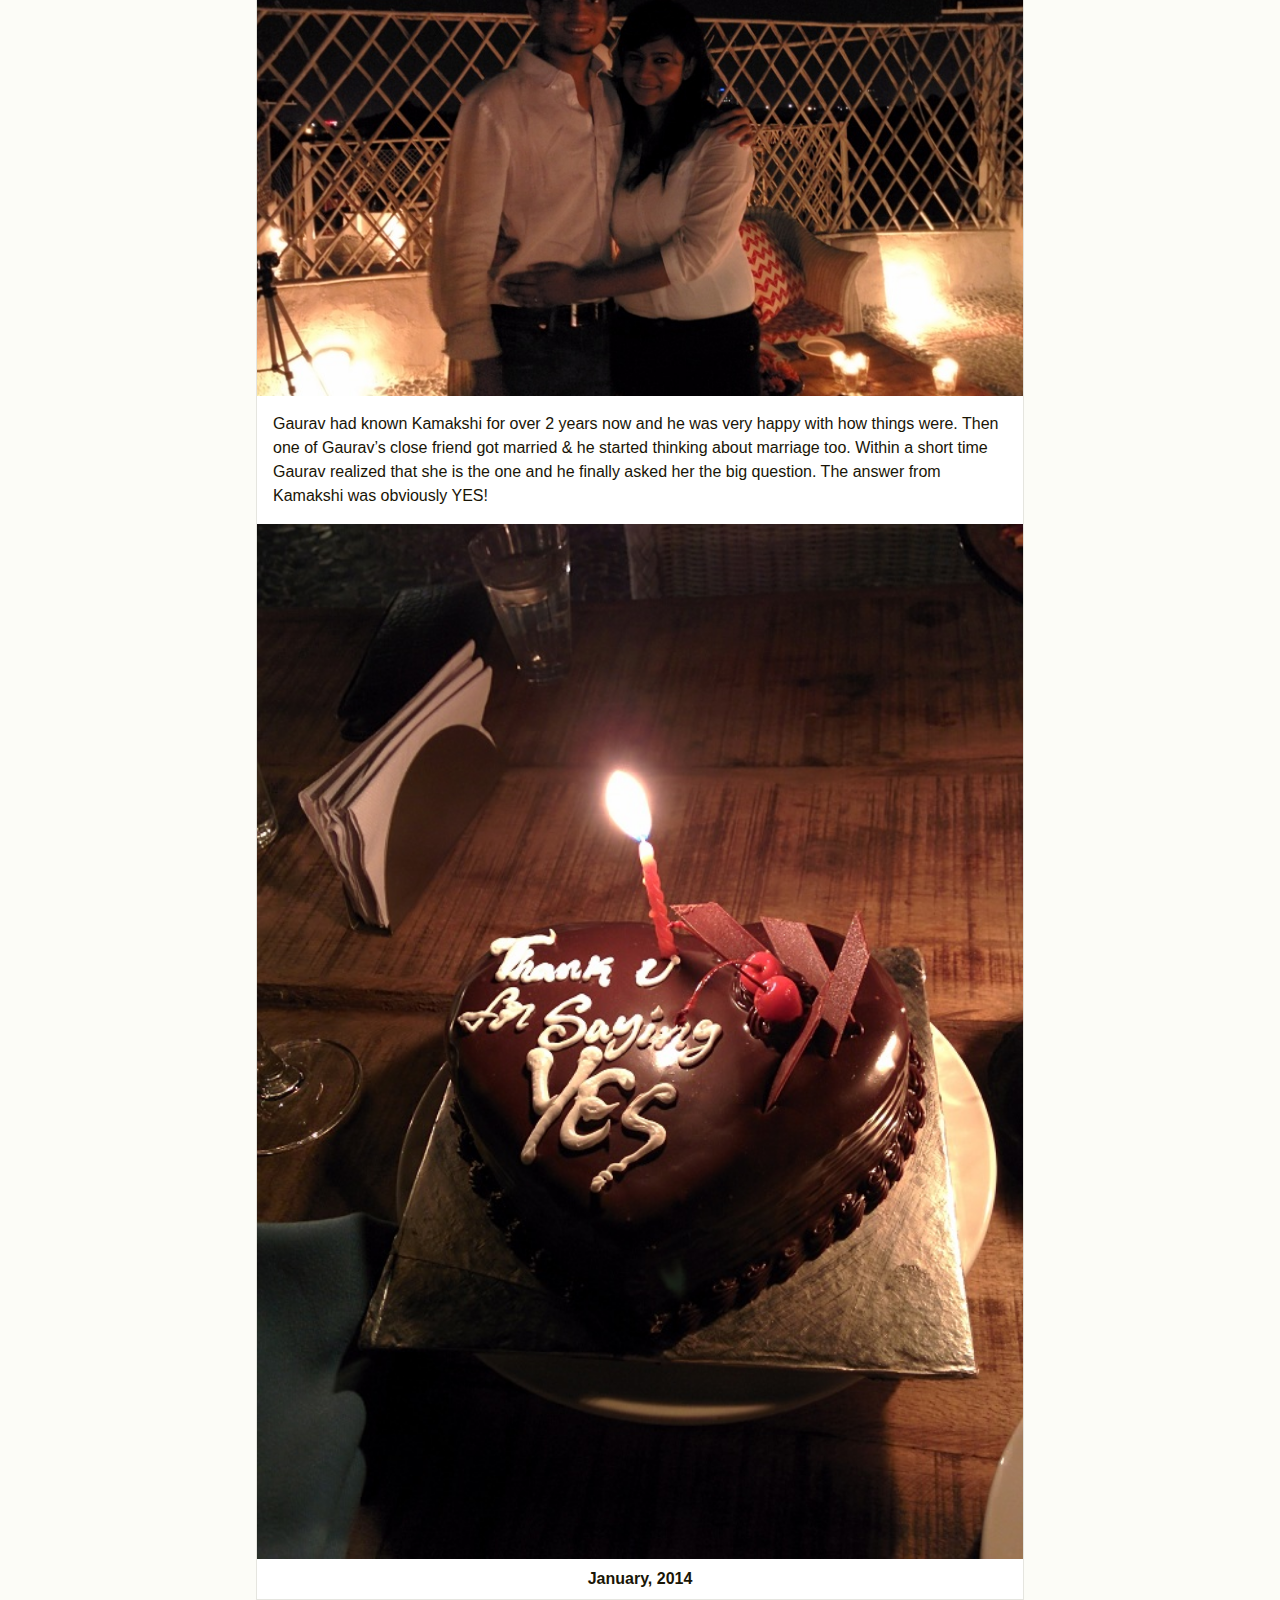
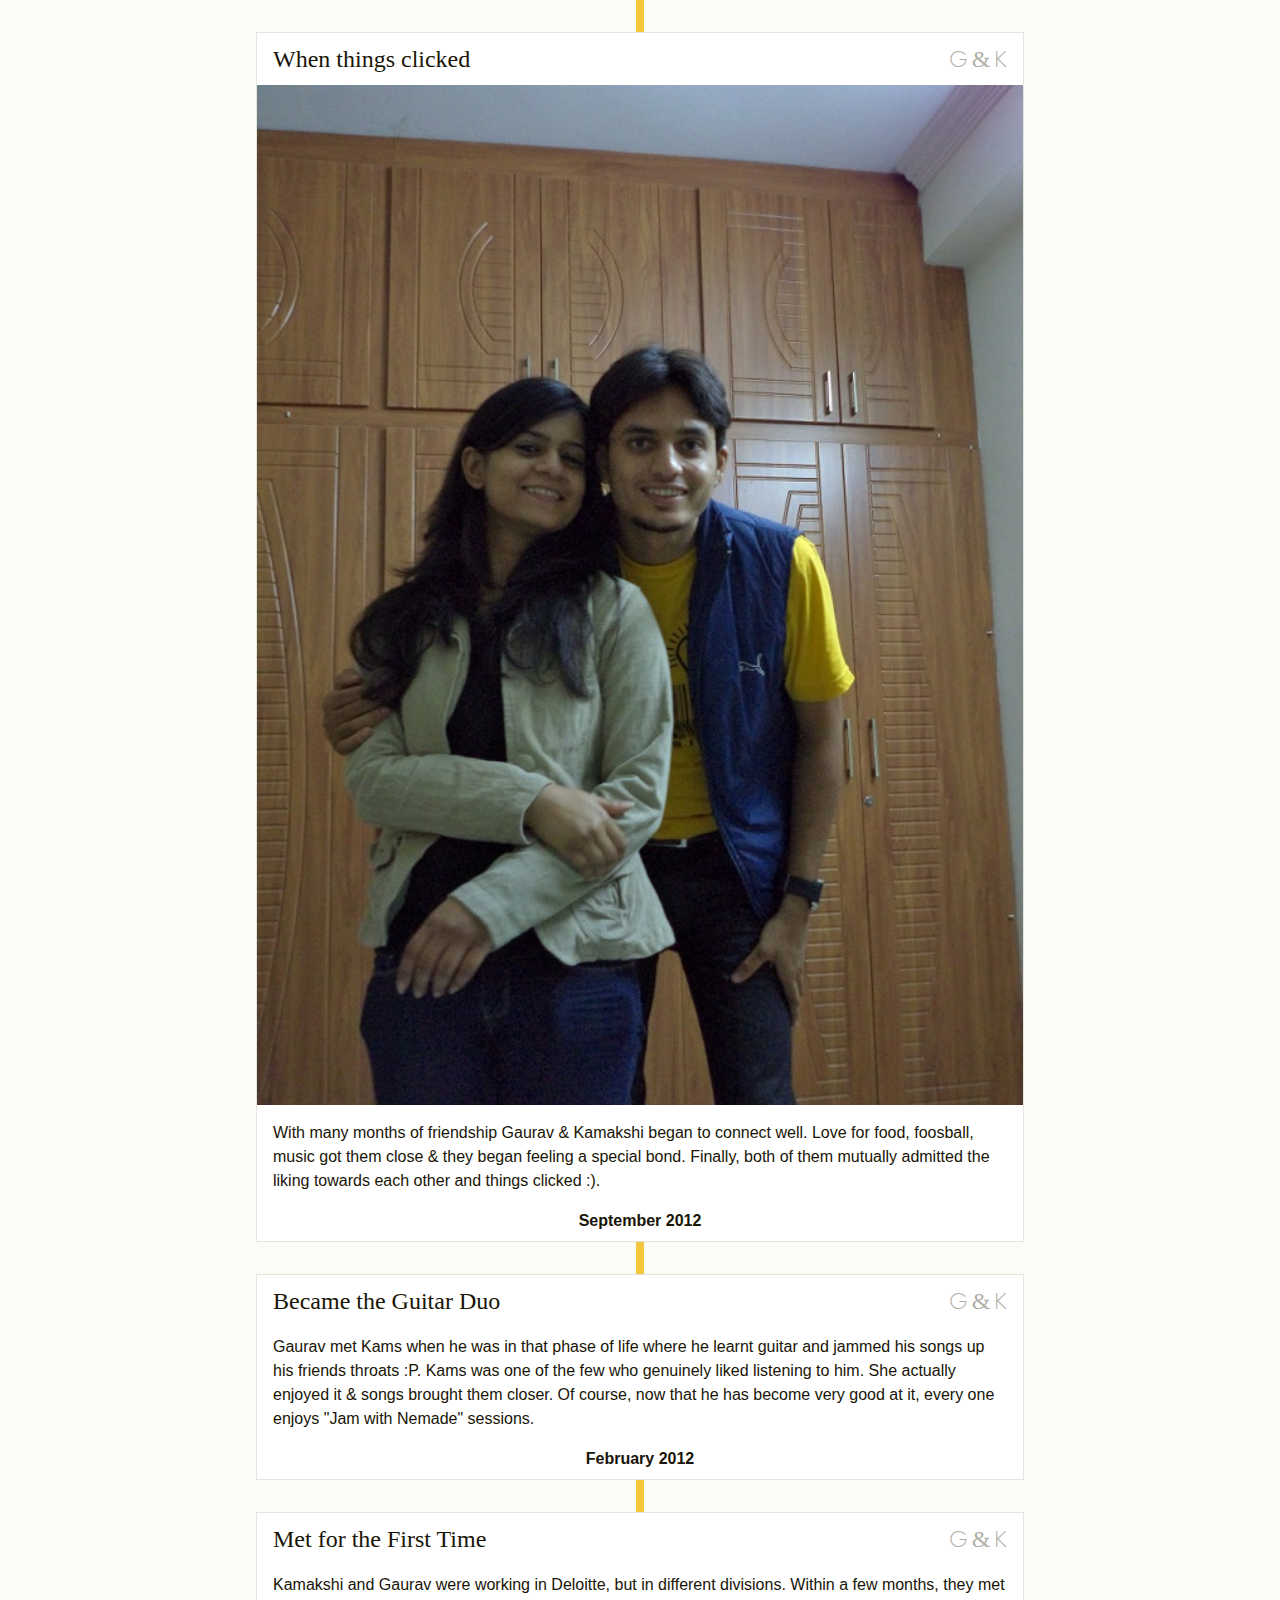
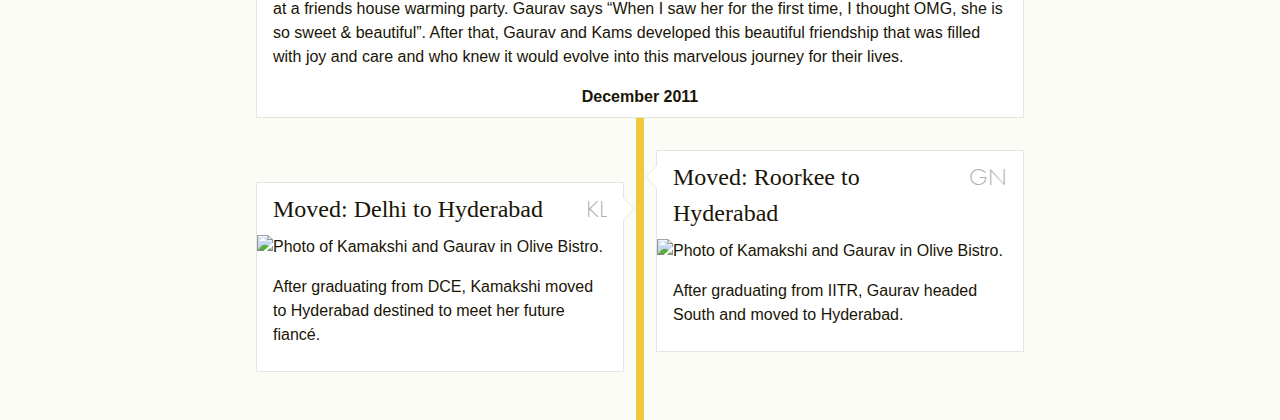
==== commit 9407f3a6: "Update index.html" ====
--- a/index.html
+++ b/index.html
@@ -313,15 +313,10 @@
     </b>
   
 </h2>
-
-
-    <p>
-        Kamakshi and Gaurav were working in Deloitte, but in different divisions. Shortly after Gaurav joined Deloitte, the two met through a common friend during lunch hours.(Obligatory mention about the passionate foodie in Kamakshi :D )
-    </p>
-    <p>
-        Both Gaurav and Kams developed this beautiful friendship that was filled with joy and caring and who knew it would evolve into this marvellous journey for their lives.
-    </p>
-
+    <p>
+   Kamakshi and Gaurav were working in Deloitte, but in different divisions. Within a few months, they met at a friends house warming party. Gaurav says “When I saw her for the first time, I thought OMG, she is so sweet & beautiful”. After that, Gaurav and Kams developed this beautiful friendship that was filled with joy and care and who knew it would evolve into this marvelous journey for their lives.
+    </p>
+   
     <p class="event-time">December 2011</p>
 
   
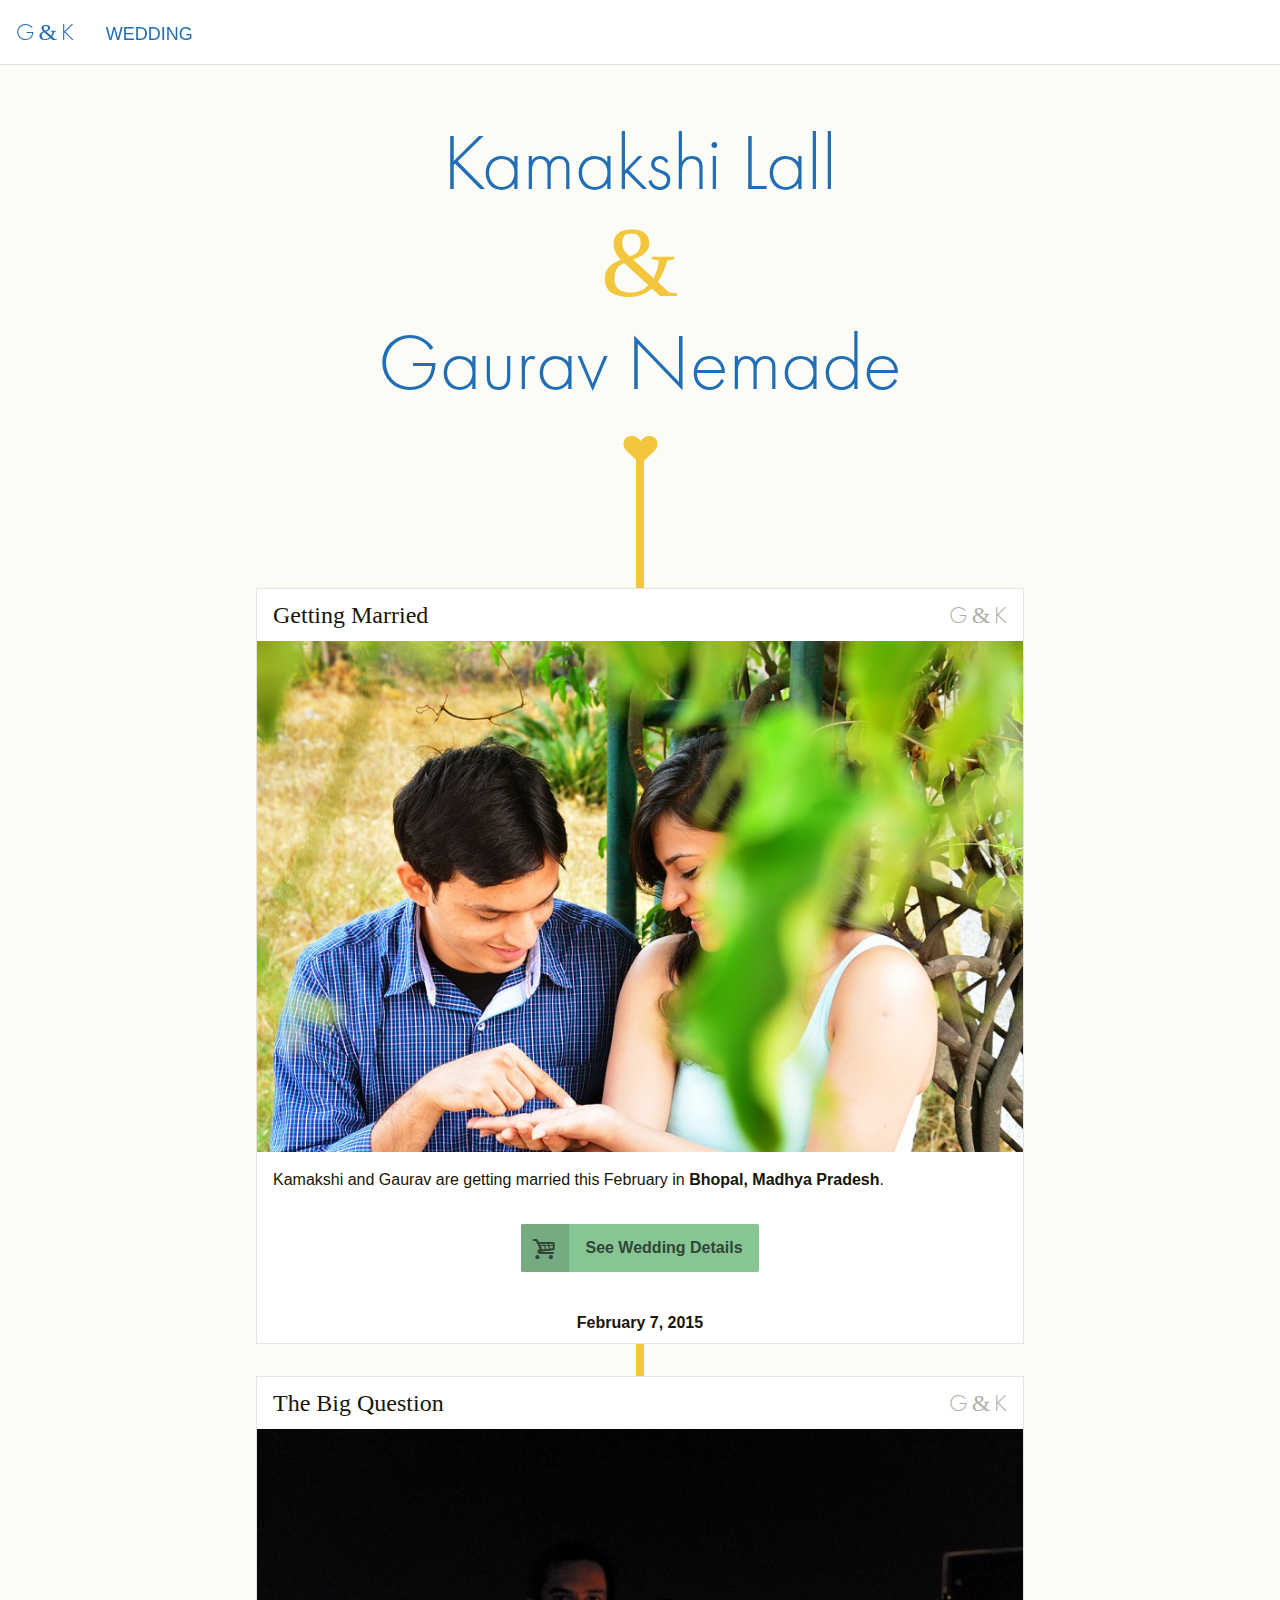
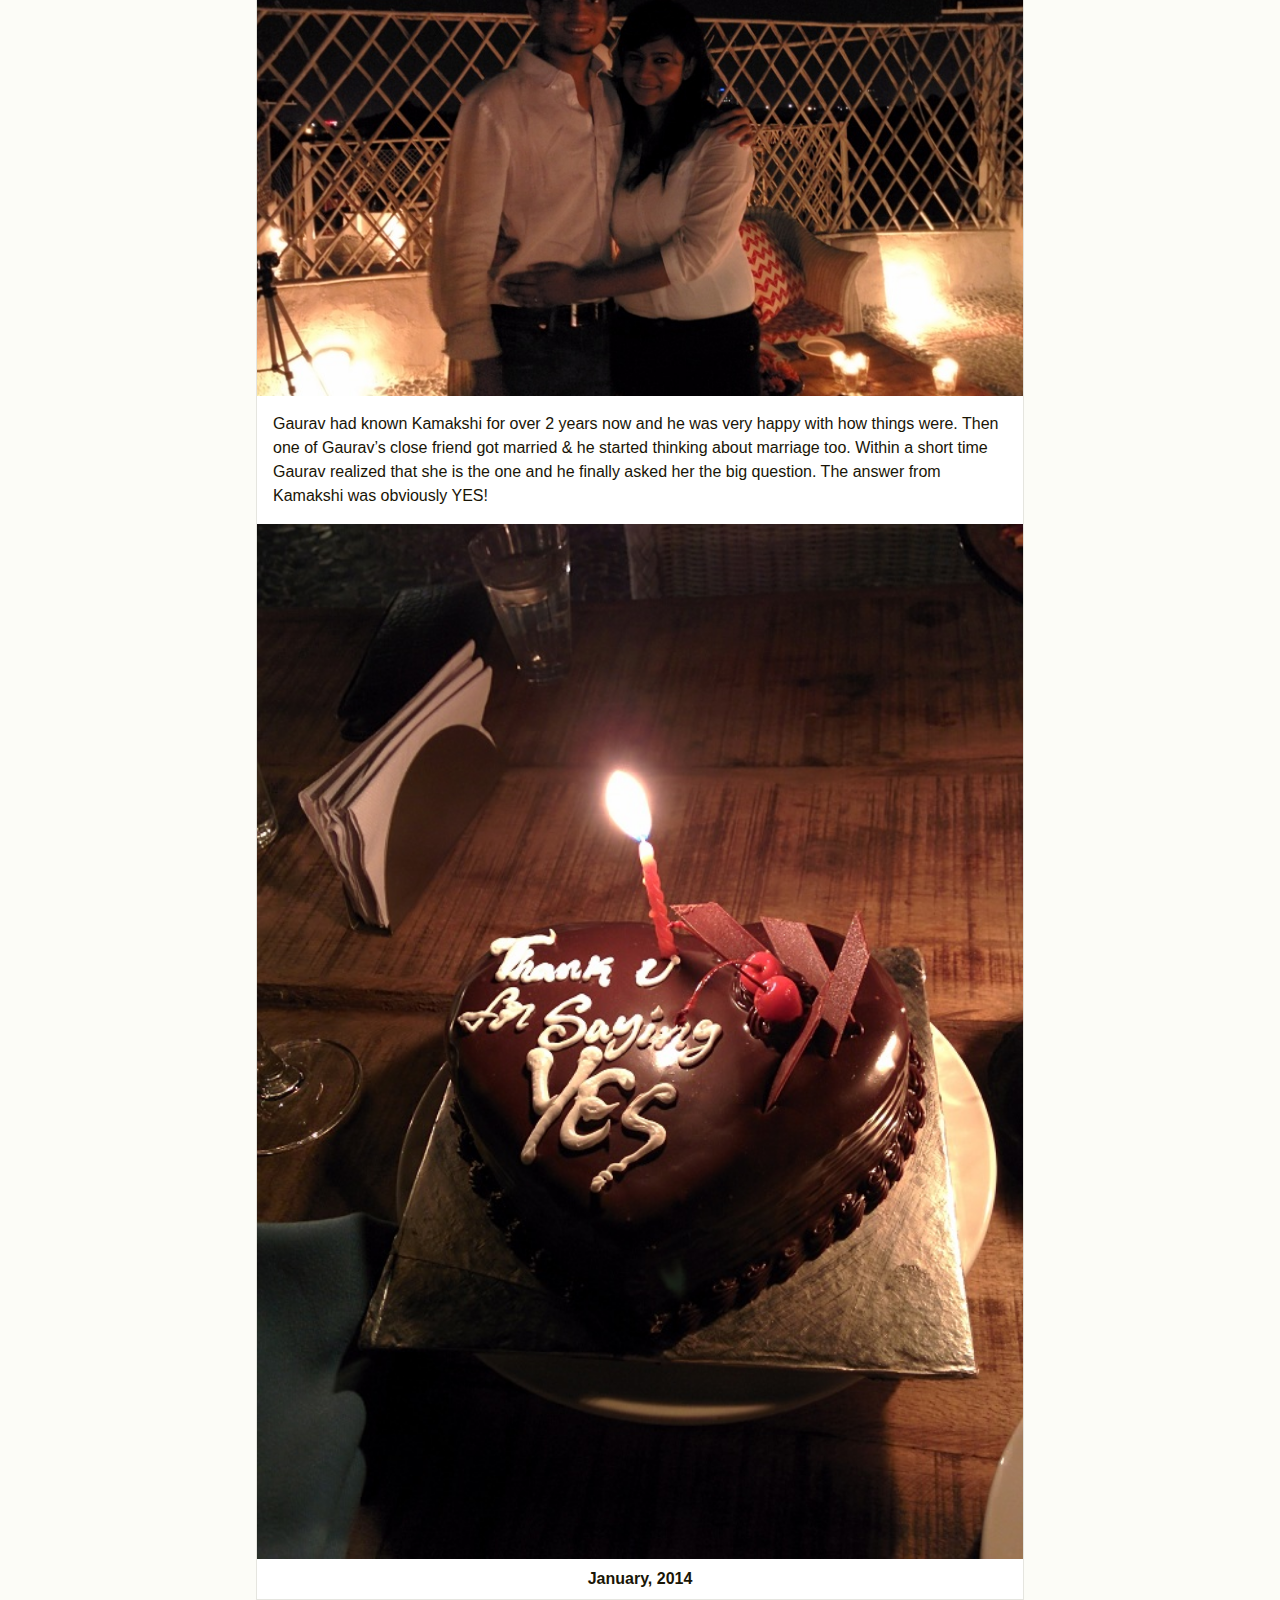
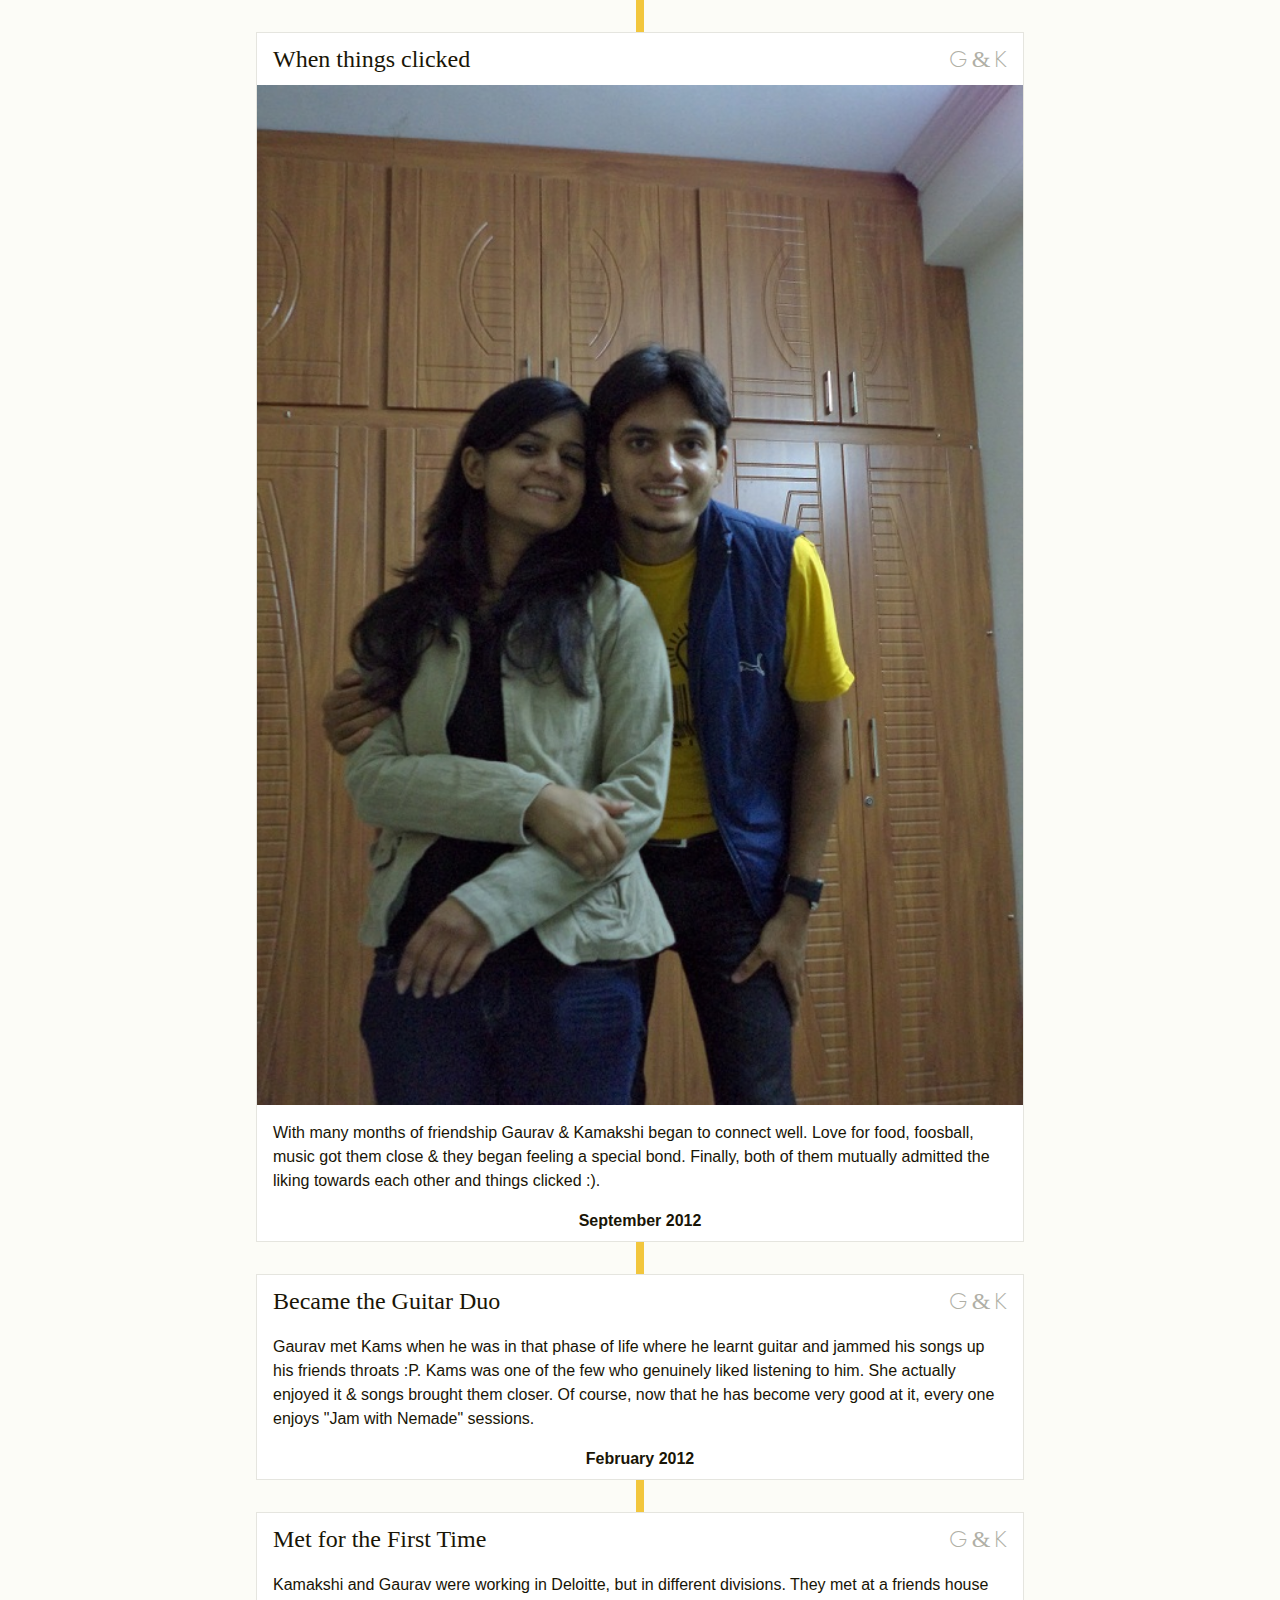
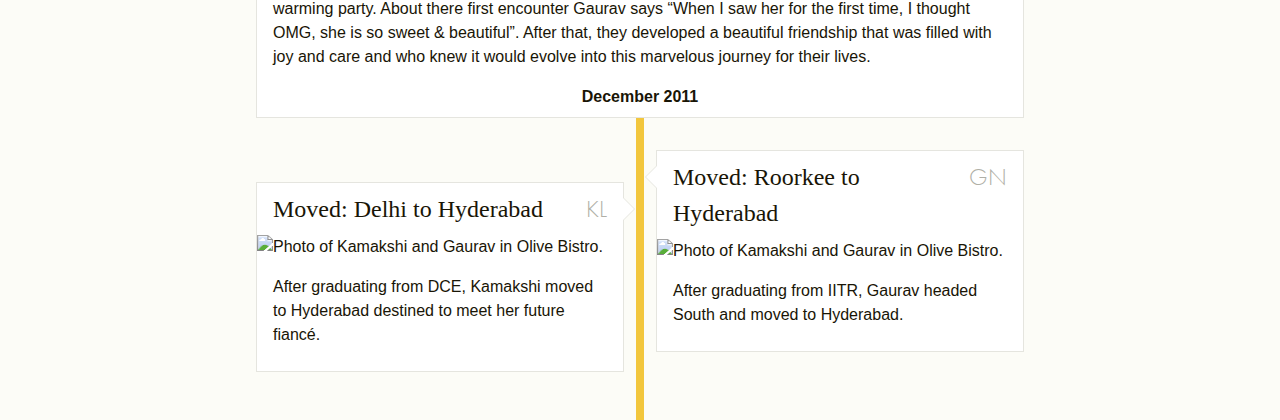
==== commit 1bfe5ed4: "Update index.html" ====
--- a/index.html
+++ b/index.html
@@ -314,7 +314,7 @@
   
 </h2>
     <p>
-   Kamakshi and Gaurav were working in Deloitte, but in different divisions. Within a few months, they met at a friends house warming party. Gaurav says “When I saw her for the first time, I thought OMG, she is so sweet & beautiful”. After that, Gaurav and Kams developed this beautiful friendship that was filled with joy and care and who knew it would evolve into this marvelous journey for their lives.
+   Kamakshi and Gaurav were working in Deloitte, but in different divisions. They met at a friends house warming party. About there first encounter Gaurav says “When I saw her for the first time, I thought OMG, she is so sweet & beautiful”. After that, they developed a beautiful friendship that was filled with joy and care and who knew it would evolve into this marvelous journey for their lives.
     </p>
    
     <p class="event-time">December 2011</p>
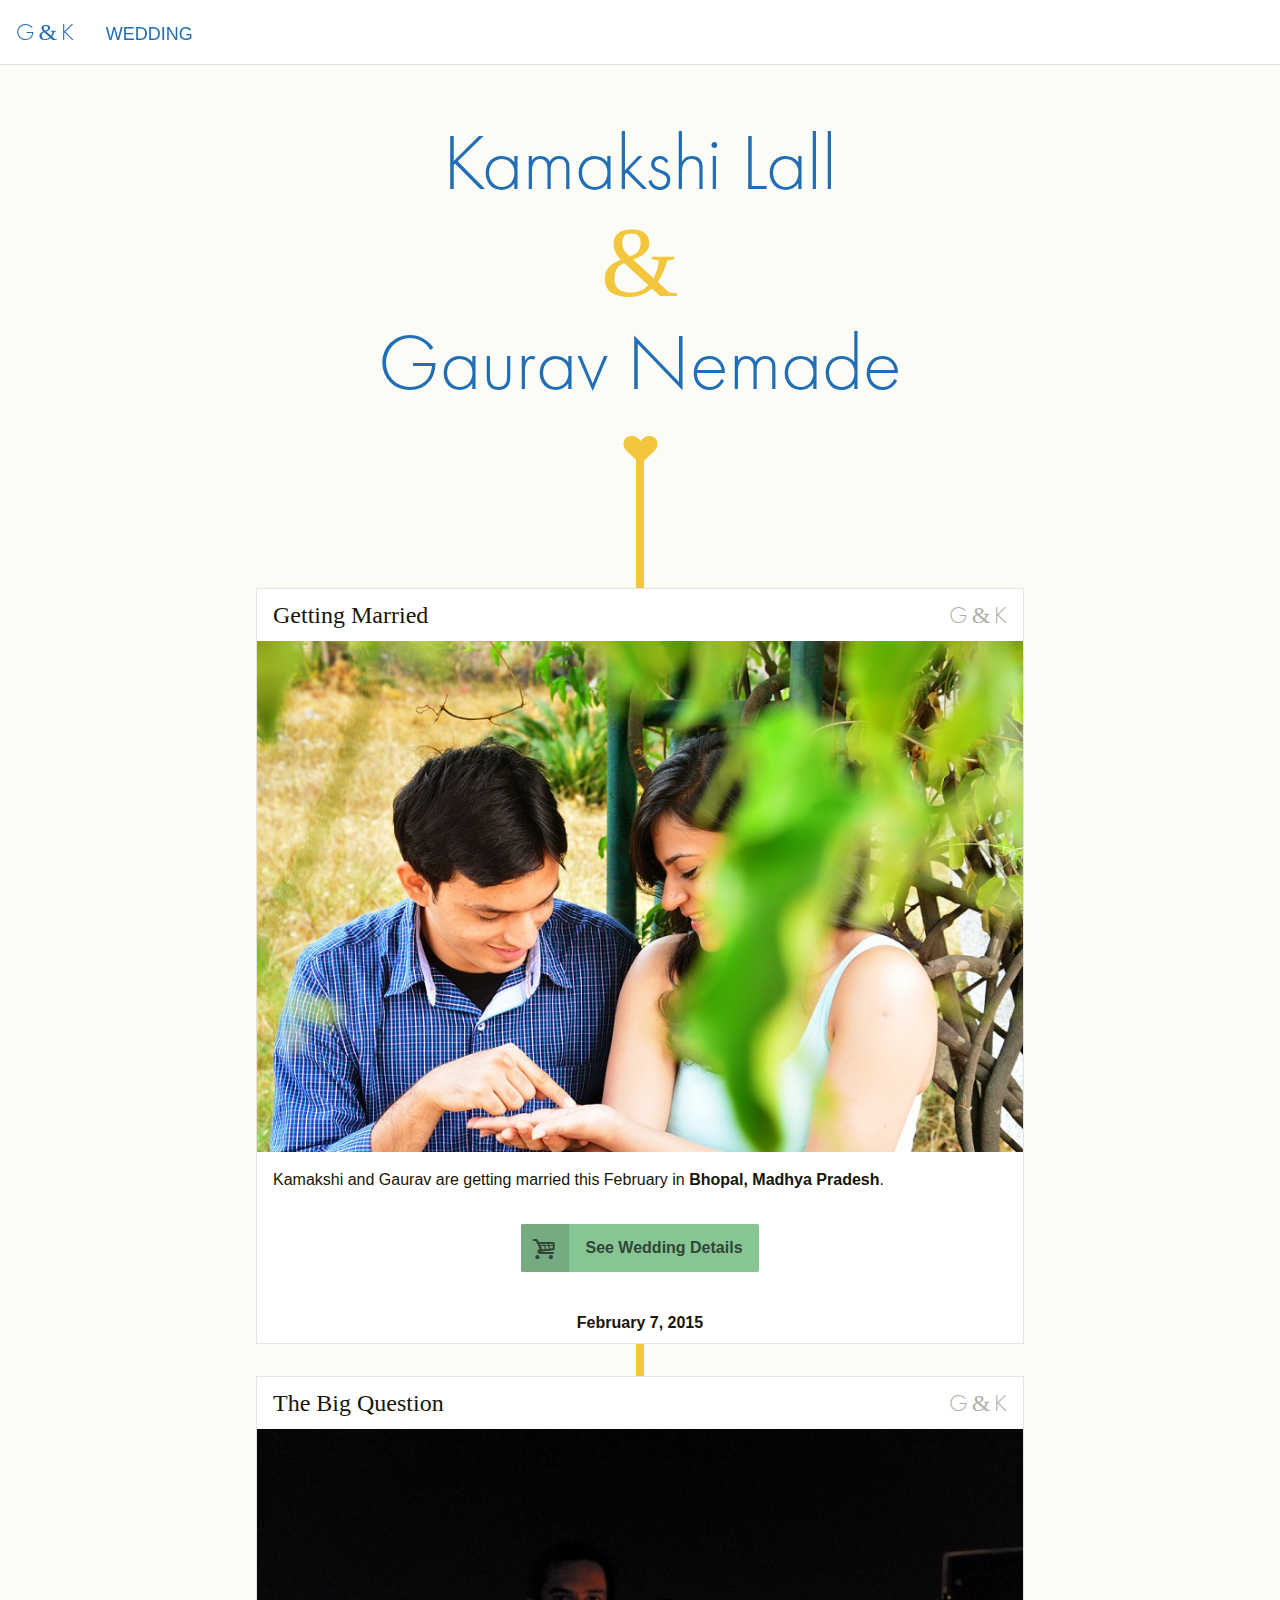
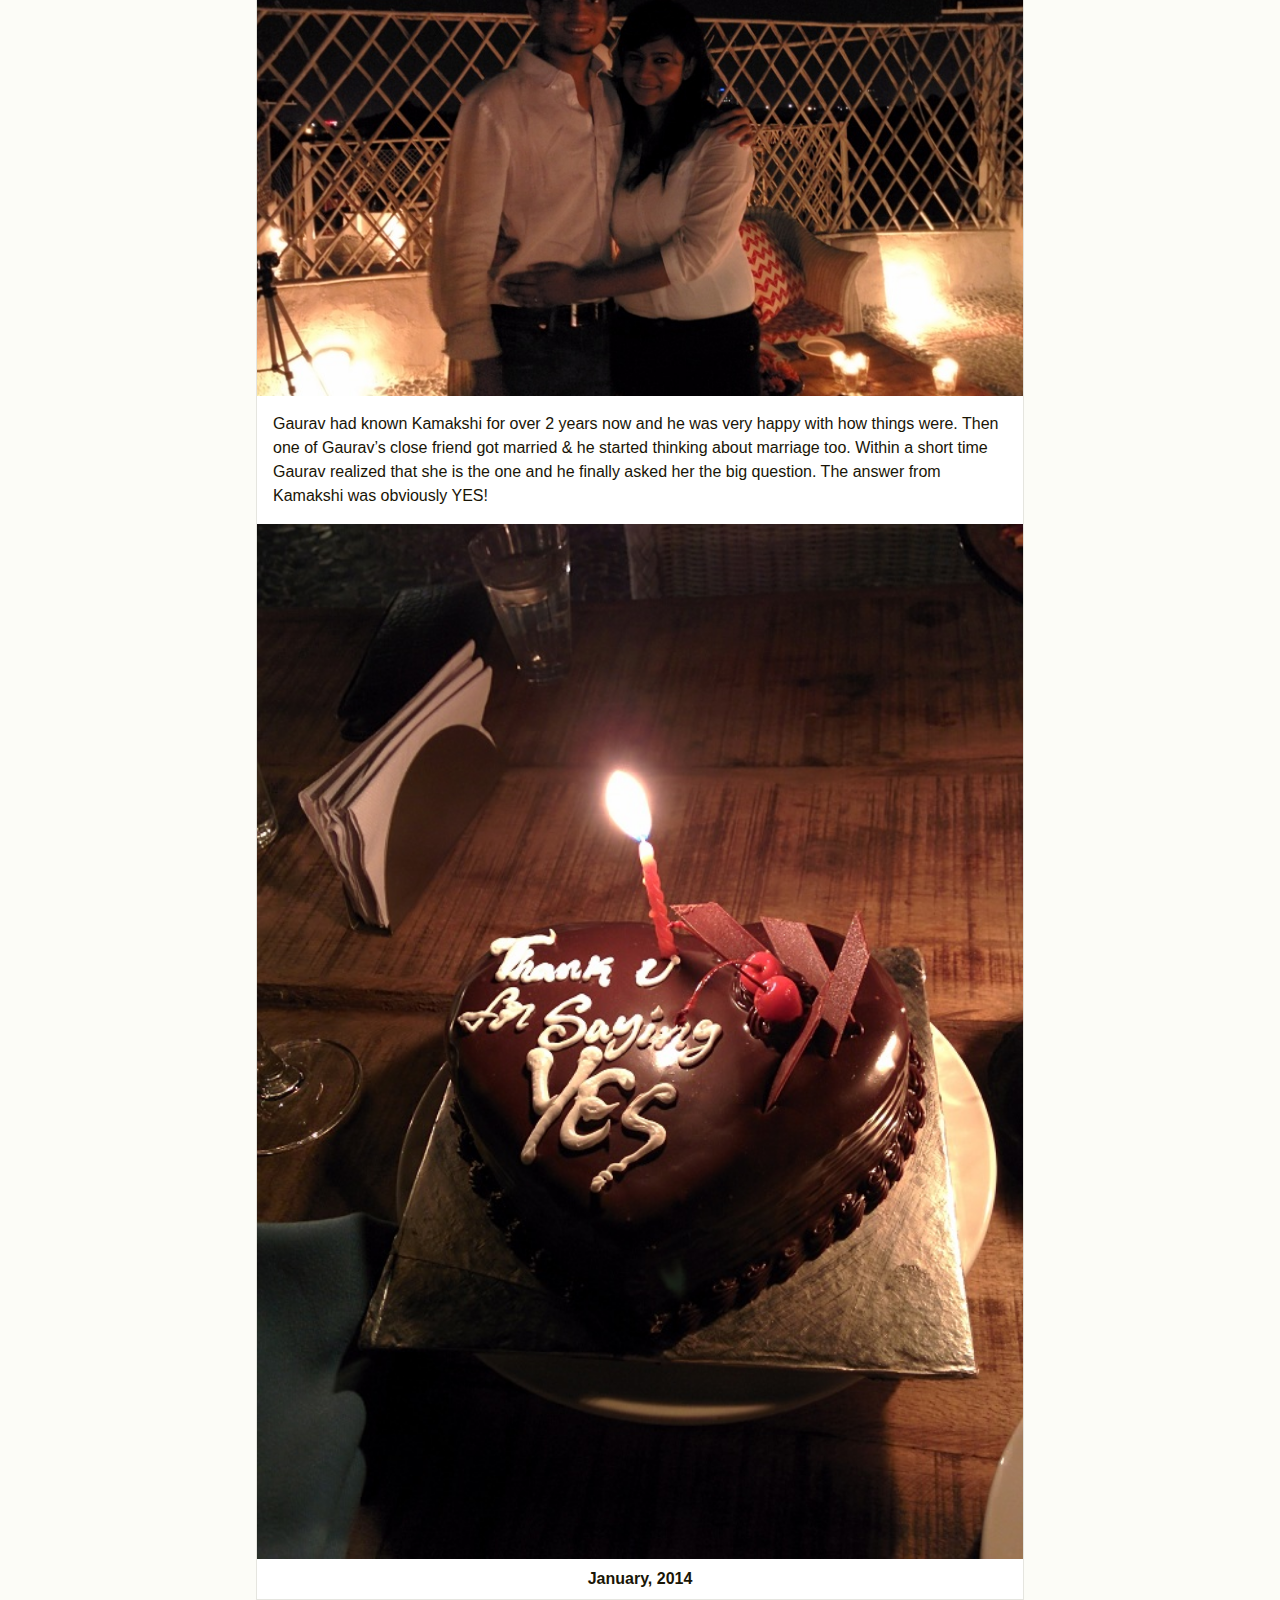
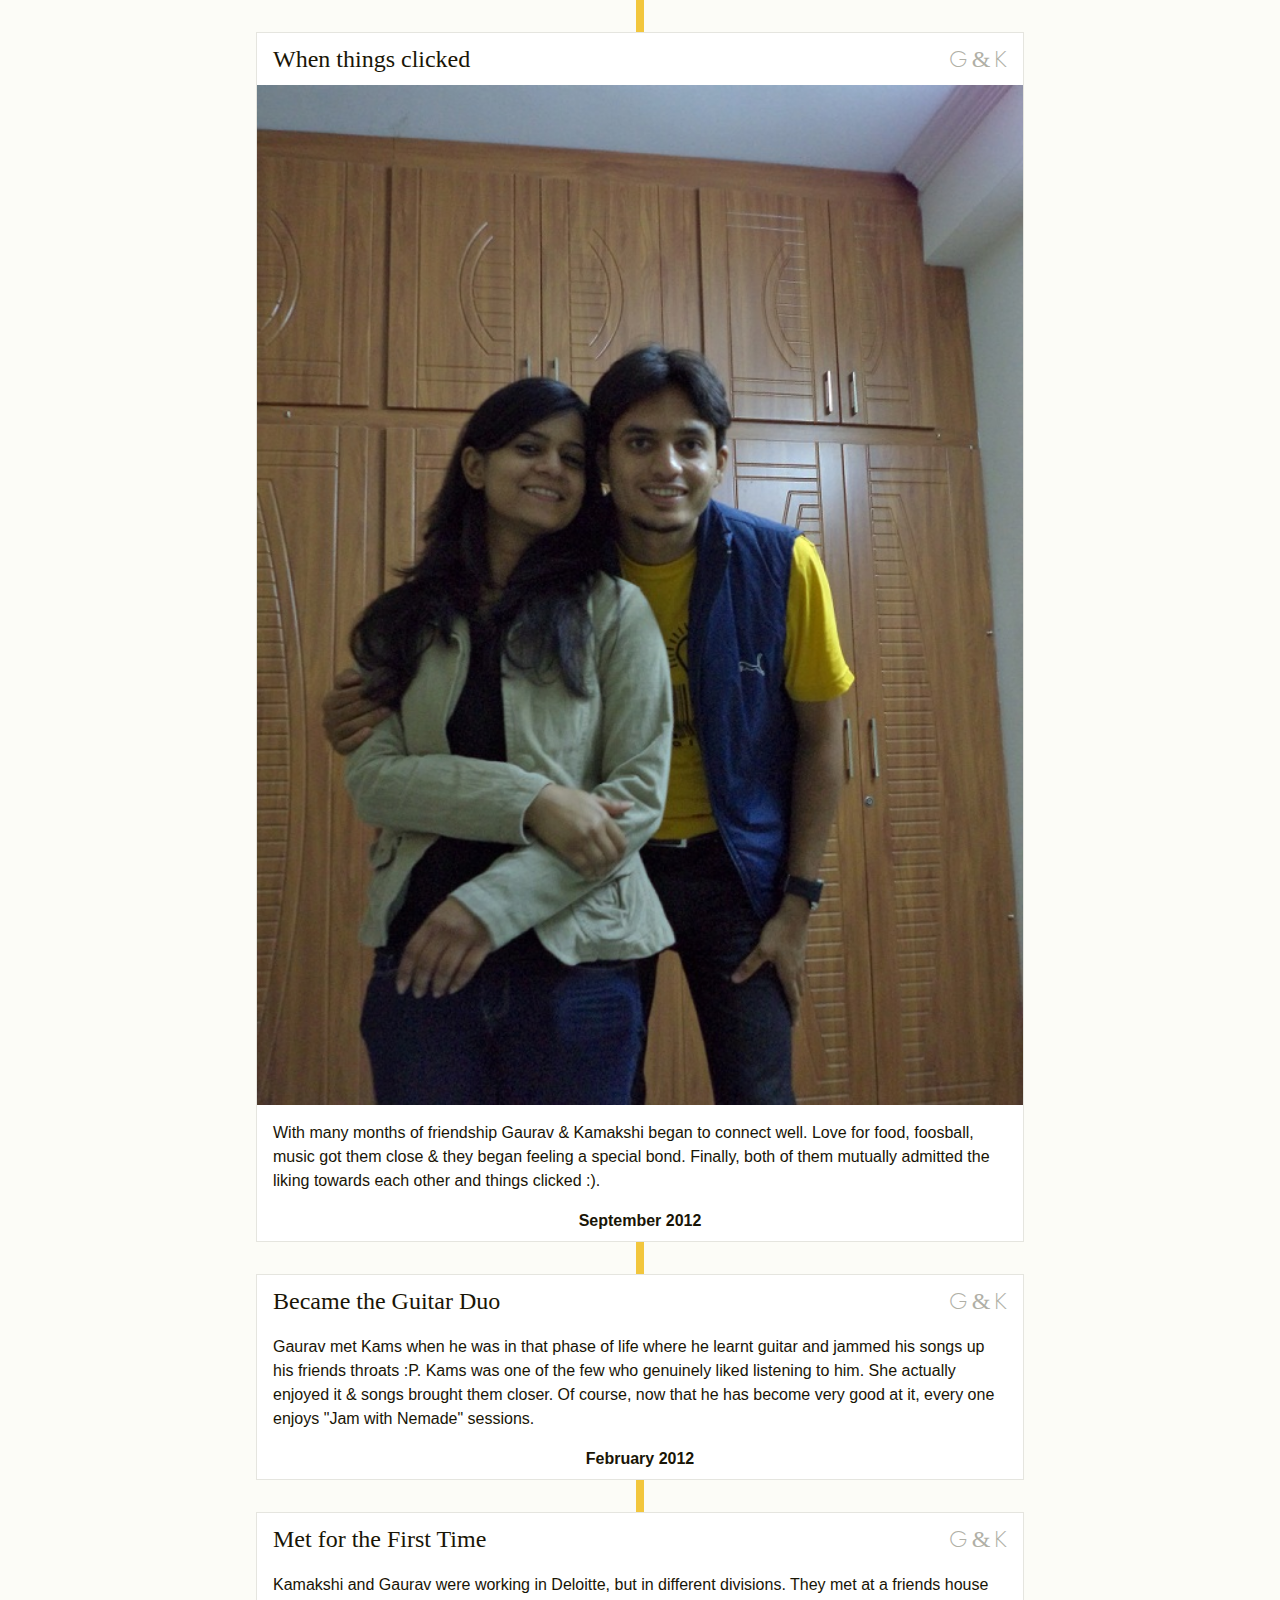
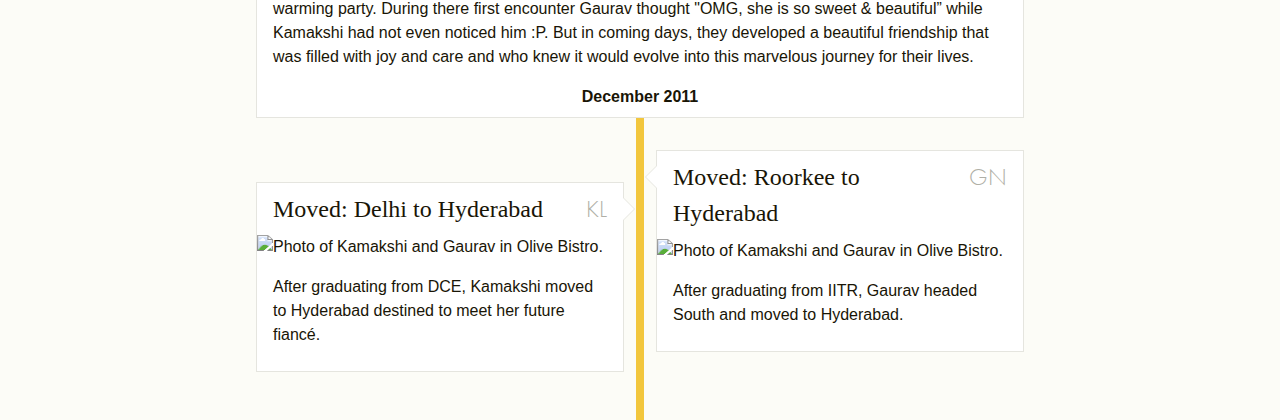
==== commit b84a4756: "Update index.html" ====
--- a/index.html
+++ b/index.html
@@ -314,7 +314,7 @@
   
 </h2>
     <p>
-   Kamakshi and Gaurav were working in Deloitte, but in different divisions. They met at a friends house warming party. About there first encounter Gaurav says “When I saw her for the first time, I thought OMG, she is so sweet & beautiful”. After that, they developed a beautiful friendship that was filled with joy and care and who knew it would evolve into this marvelous journey for their lives.
+   Kamakshi and Gaurav were working in Deloitte, but in different divisions. They met at a friends house warming party. During there first encounter Gaurav thought "OMG, she is so sweet & beautiful” while Kamakshi had not even noticed him :P. But in coming days, they developed a beautiful friendship that was filled with joy and care and who knew it would evolve into this marvelous journey for their lives.
     </p>
    
     <p class="event-time">December 2011</p>
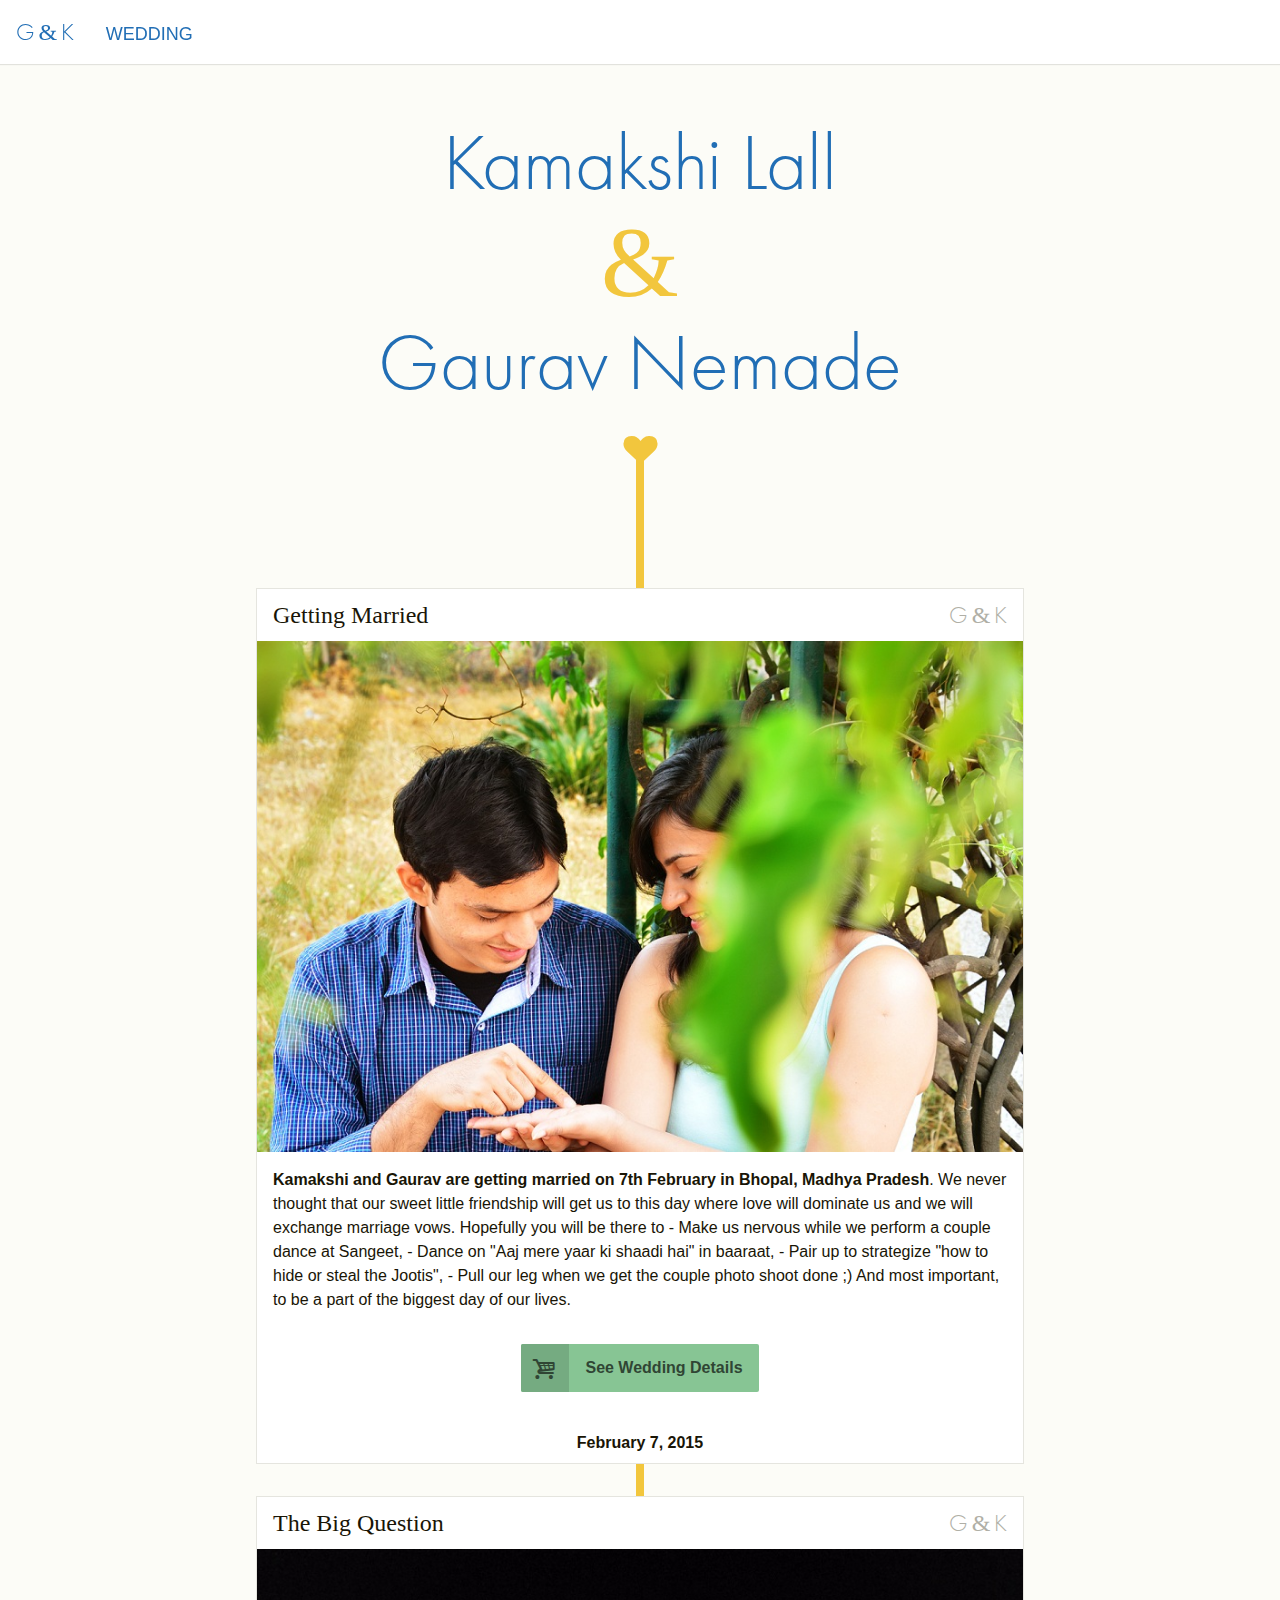
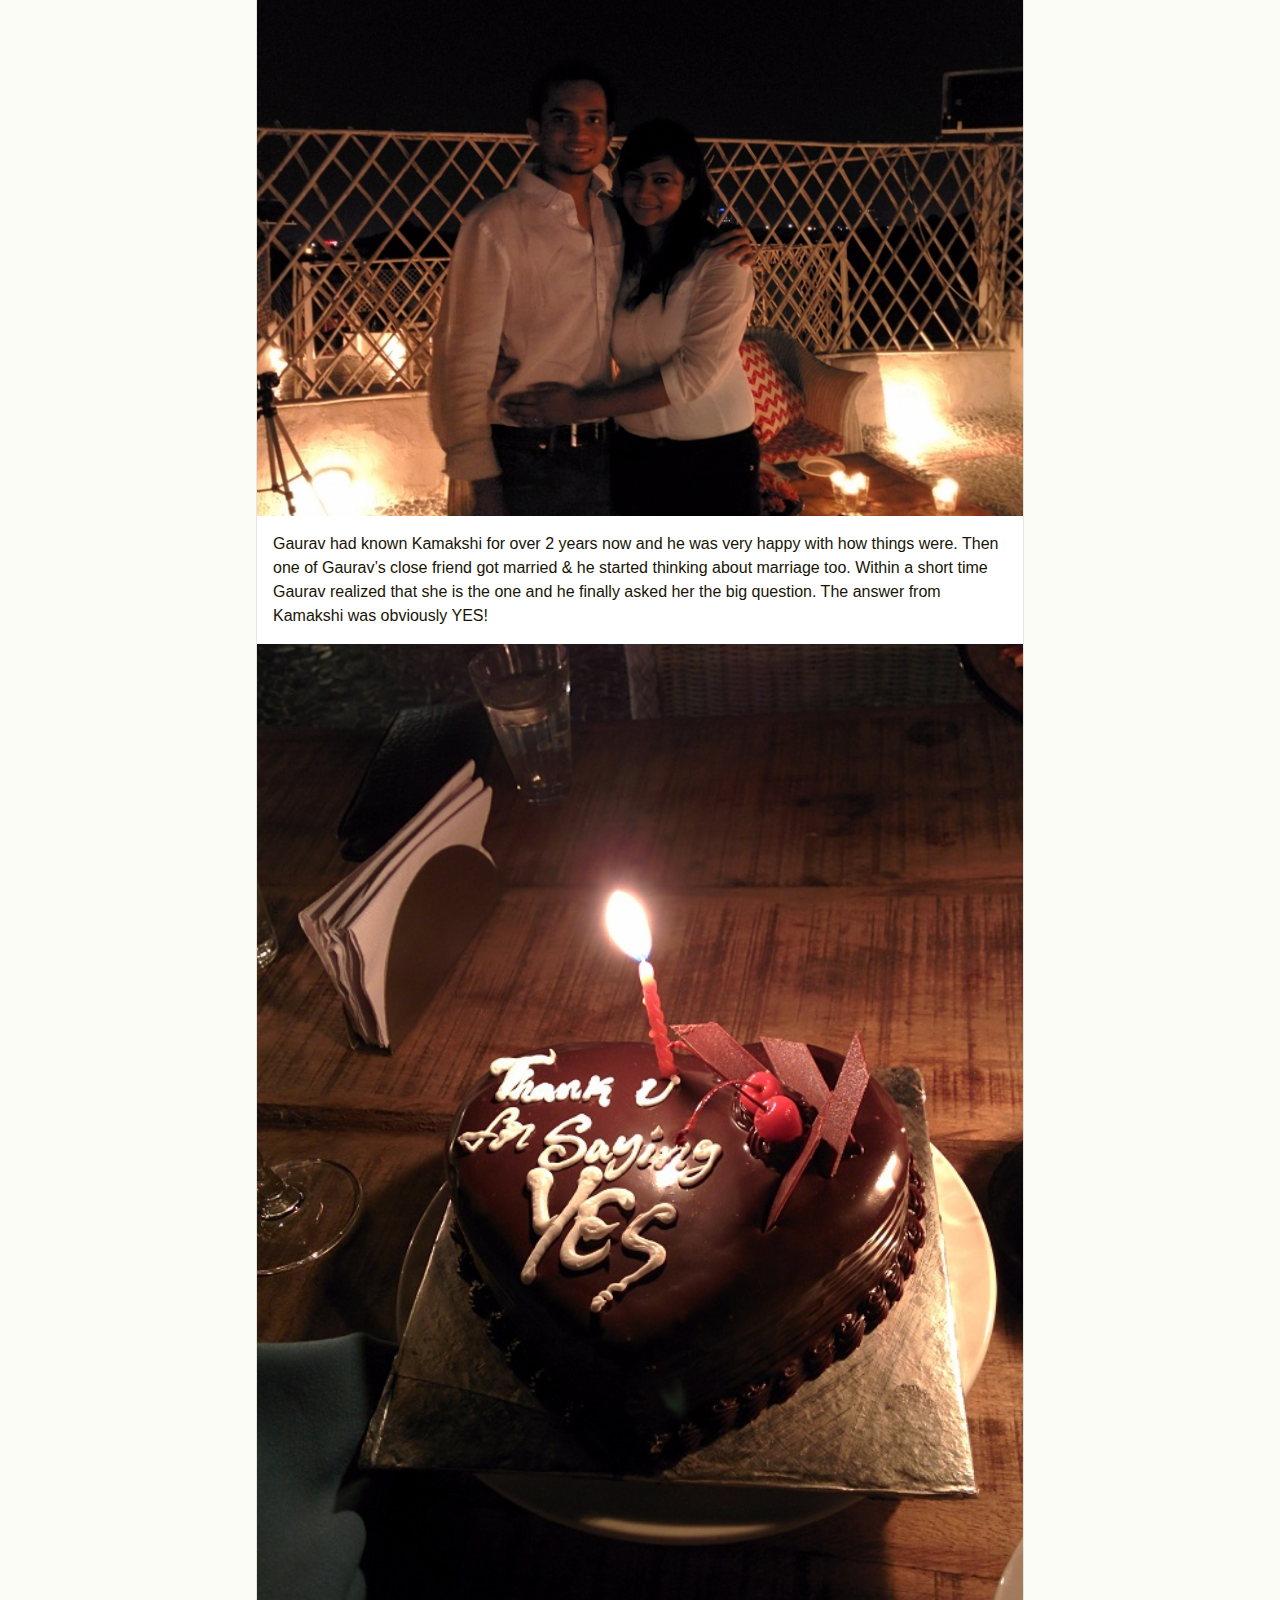
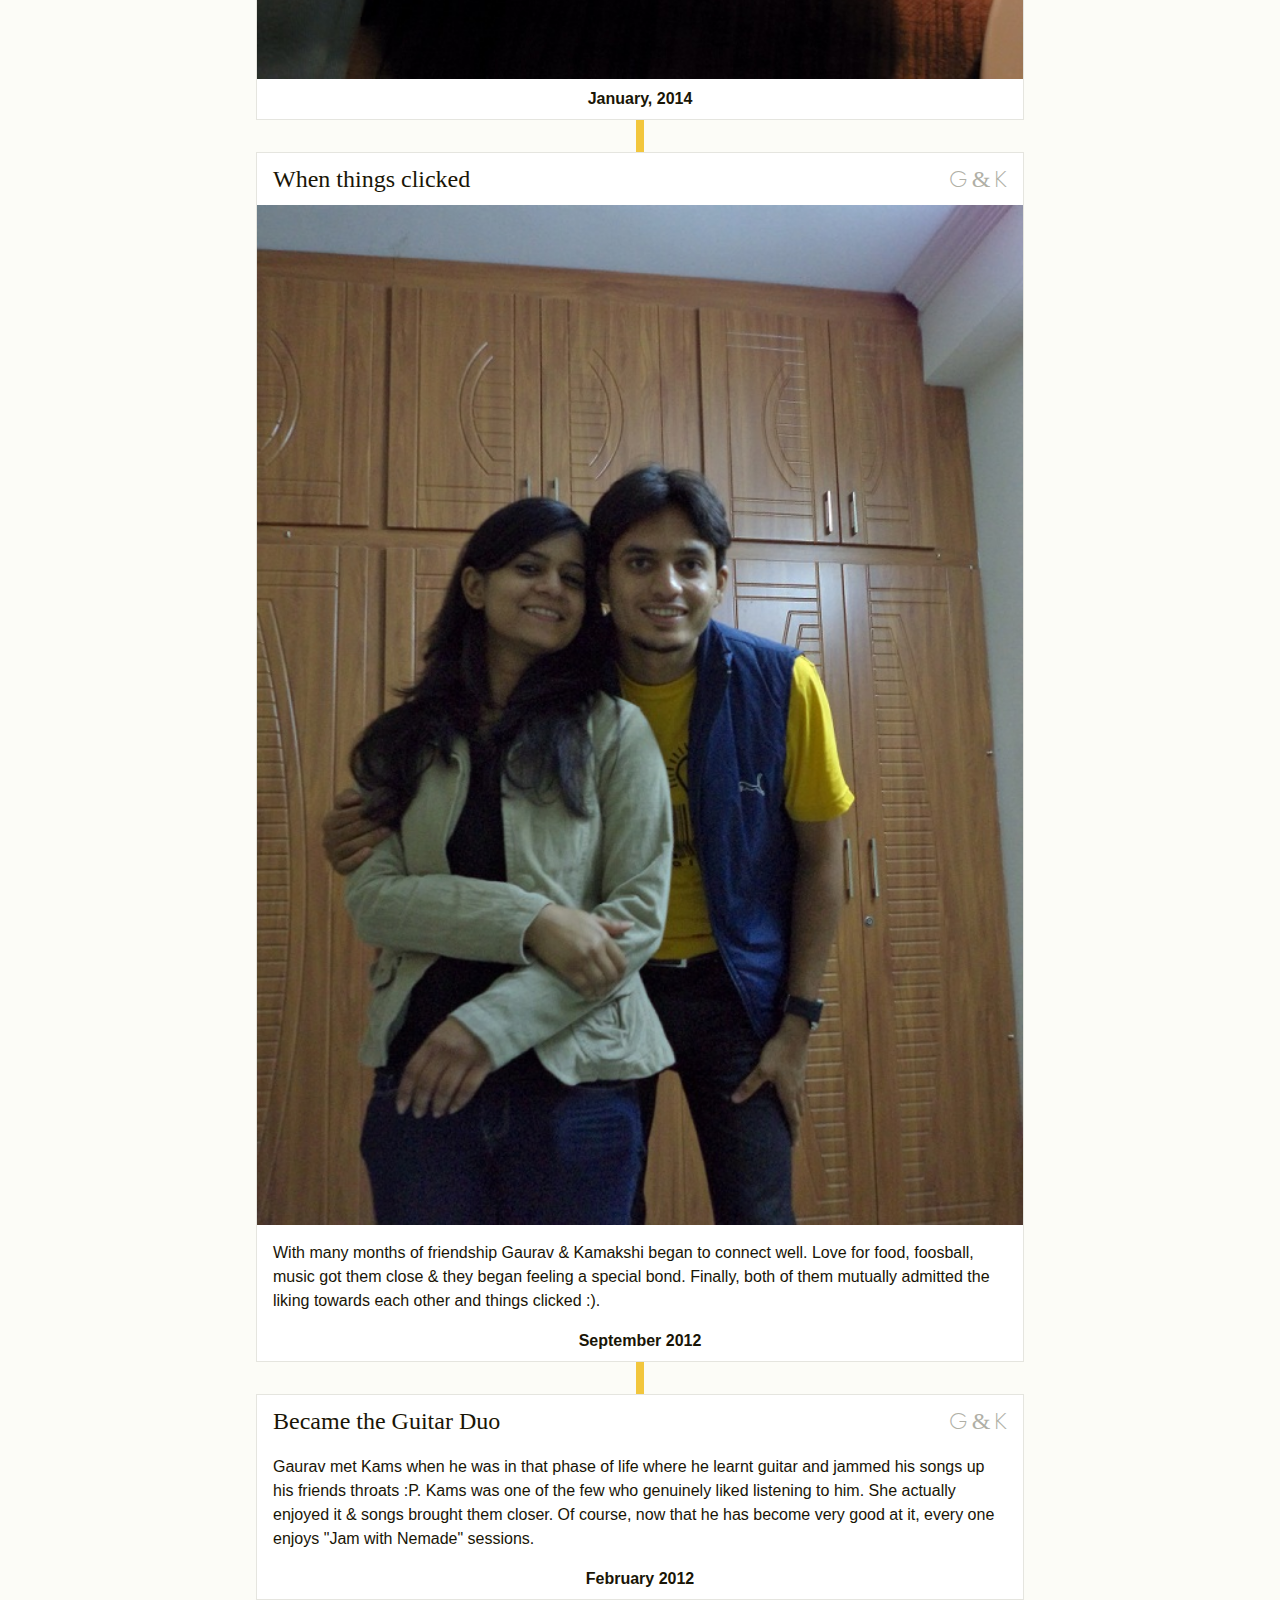
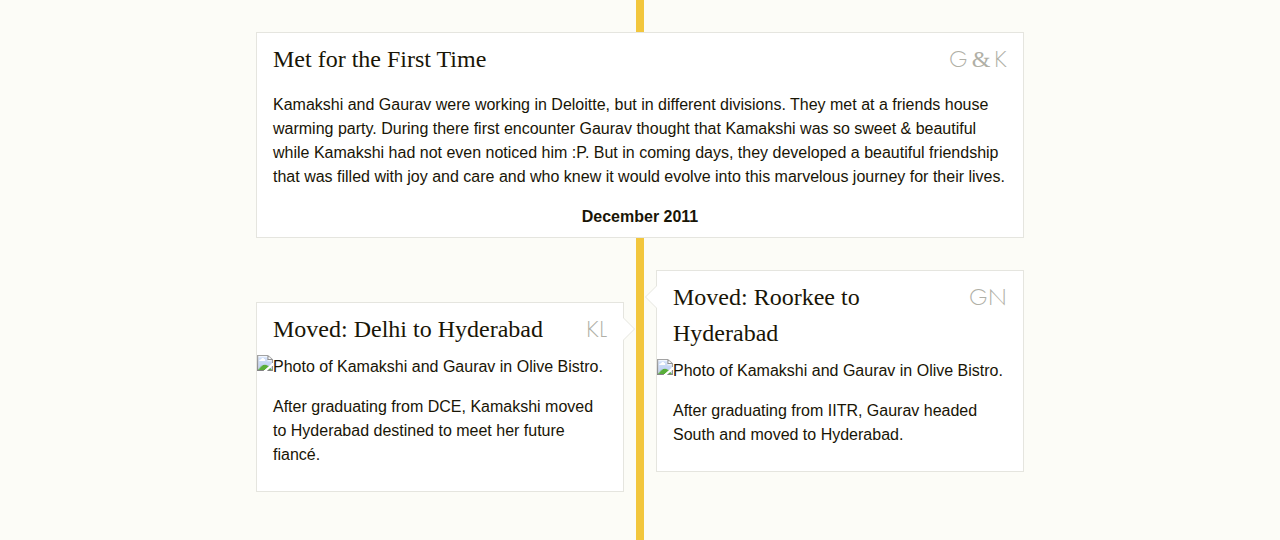
==== commit 3a78c97f: "Update index.html" ====
--- a/index.html
+++ b/index.html
@@ -78,7 +78,13 @@
 
 
     <p>
-        Kamakshi and Gaurav are getting married this February in <strong>Bhopal, Madhya Pradesh</strong>.
+         <strong>Kamakshi and Gaurav are getting married on 7th February in Bhopal, Madhya Pradesh</strong>.
+         We never thought that our sweet little friendship will get us to this day where love will dominate us and we will exchange marriage vows. Hopefully you will be there to
+	- Make us nervous while we perform a couple dance at Sangeet, 
+	- Dance on "Aaj mere yaar ki shaadi hai" in baaraat,
+	- Pair up to strategize "how to hide or steal the Jootis",
+	- Pull our leg when we get the couple photo shoot done ;)
+	And most important, to be a part of the biggest day of our lives.
     </p>
 
     <p class="button-wedding">
@@ -314,7 +320,7 @@
   
 </h2>
     <p>
-   Kamakshi and Gaurav were working in Deloitte, but in different divisions. They met at a friends house warming party. During there first encounter Gaurav thought "OMG, she is so sweet & beautiful” while Kamakshi had not even noticed him :P. But in coming days, they developed a beautiful friendship that was filled with joy and care and who knew it would evolve into this marvelous journey for their lives.
+   Kamakshi and Gaurav were working in Deloitte, but in different divisions. They met at a friends house warming party. During there first encounter Gaurav thought that Kamakshi was so sweet & beautiful while Kamakshi had not even noticed him :P. But in coming days, they developed a beautiful friendship that was filled with joy and care and who knew it would evolve into this marvelous journey for their lives.
     </p>
    
     <p class="event-time">December 2011</p>
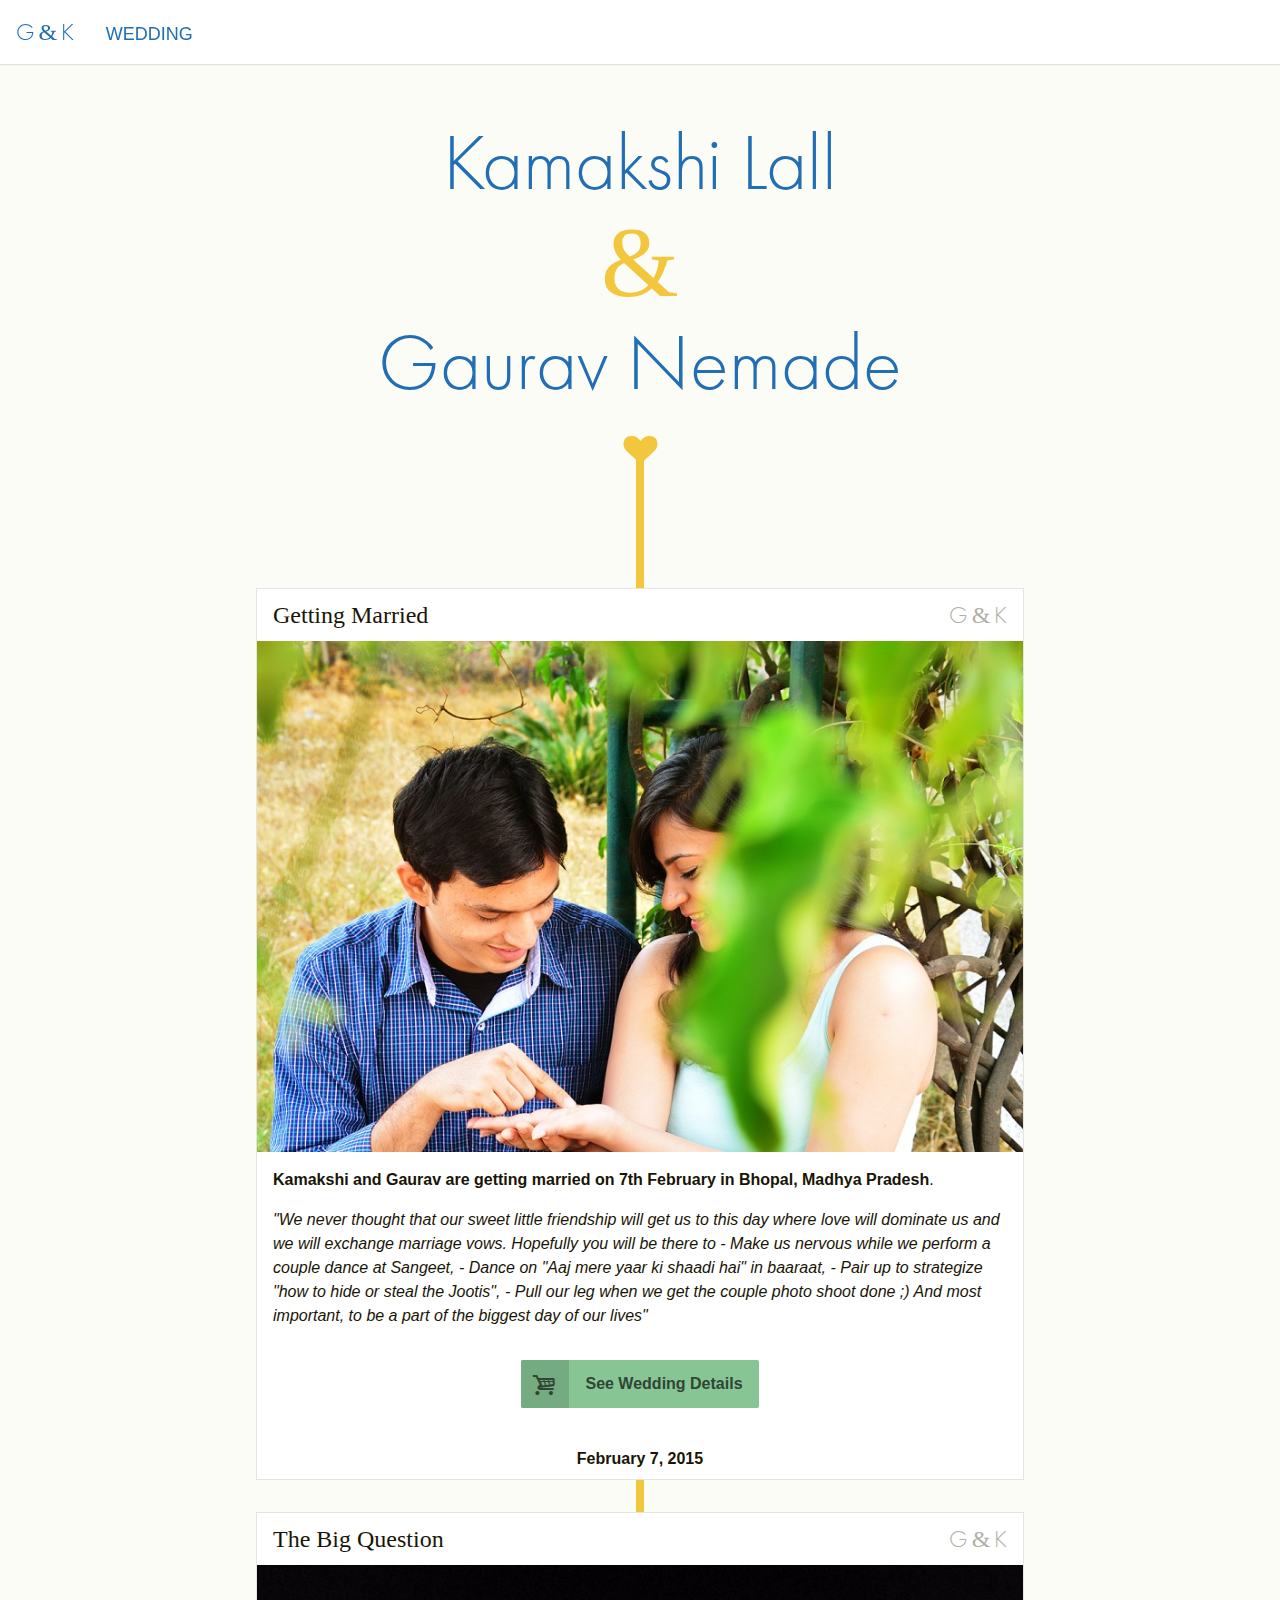
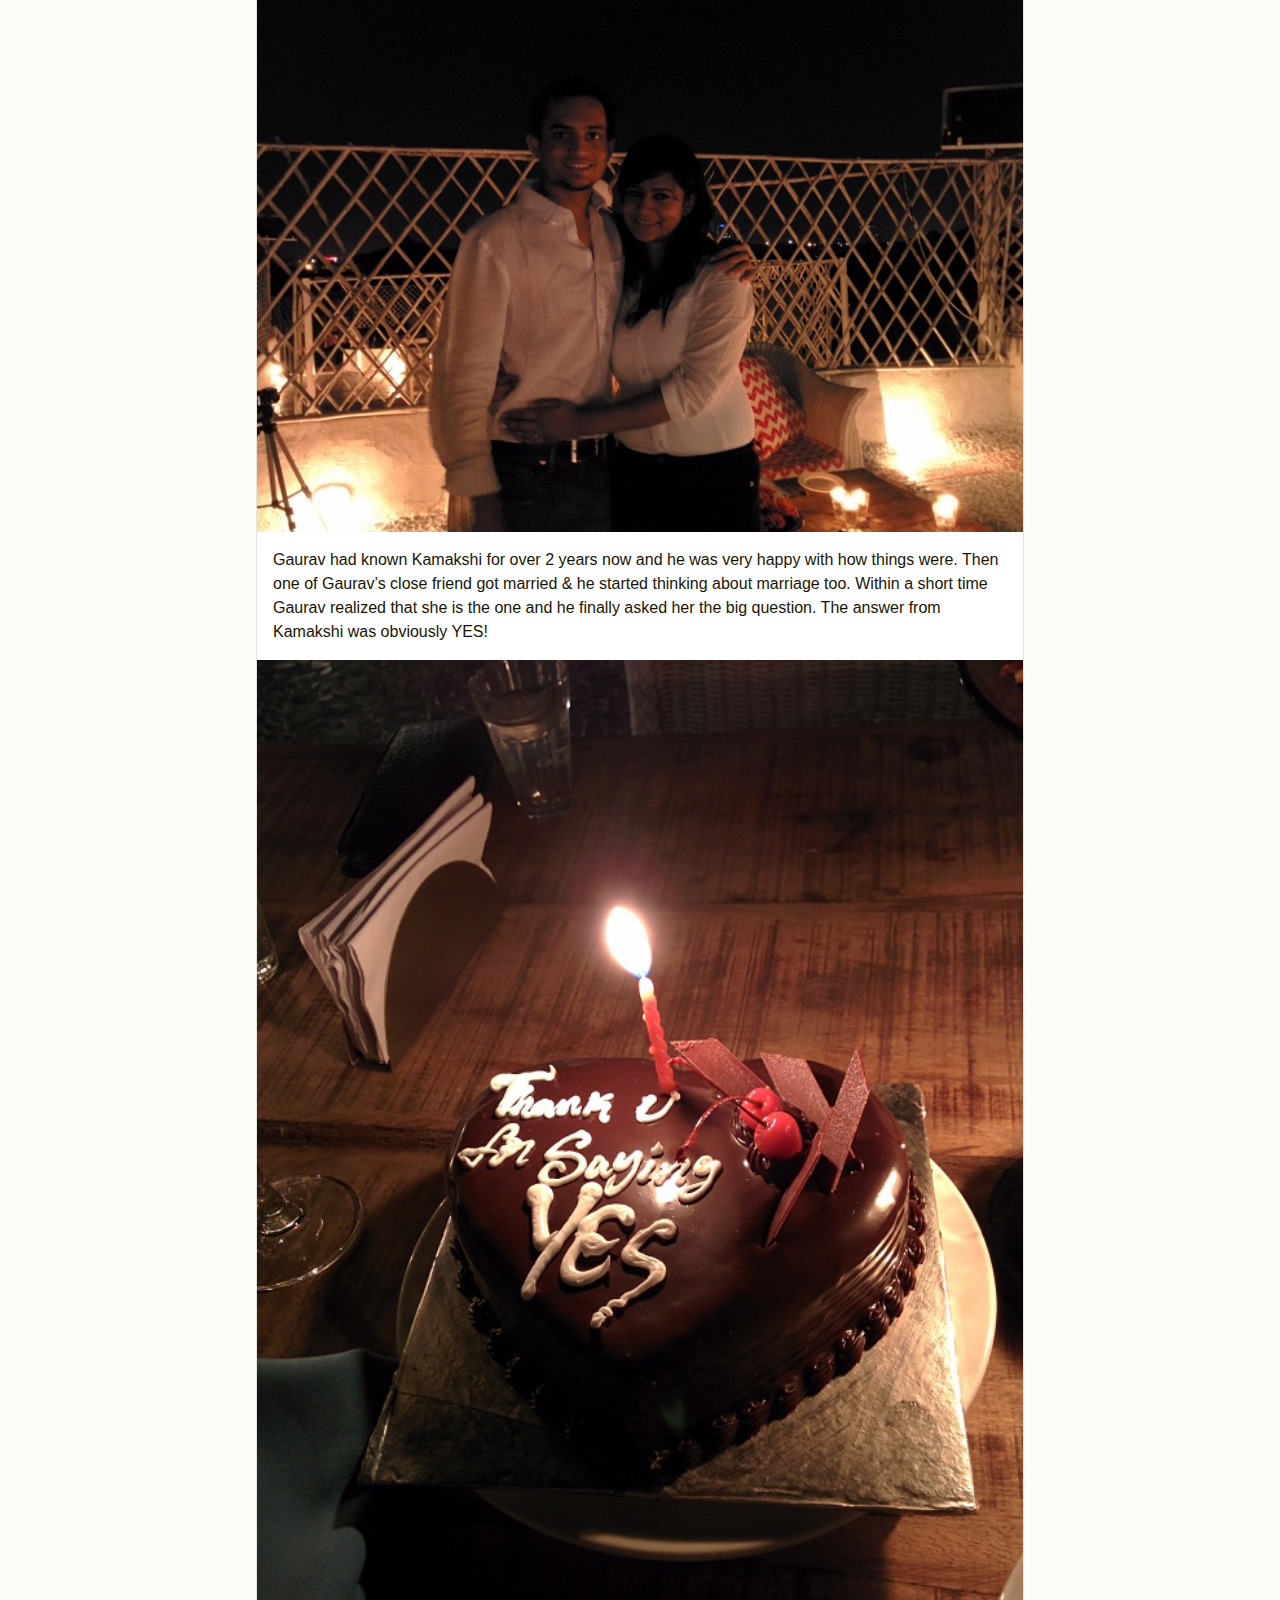
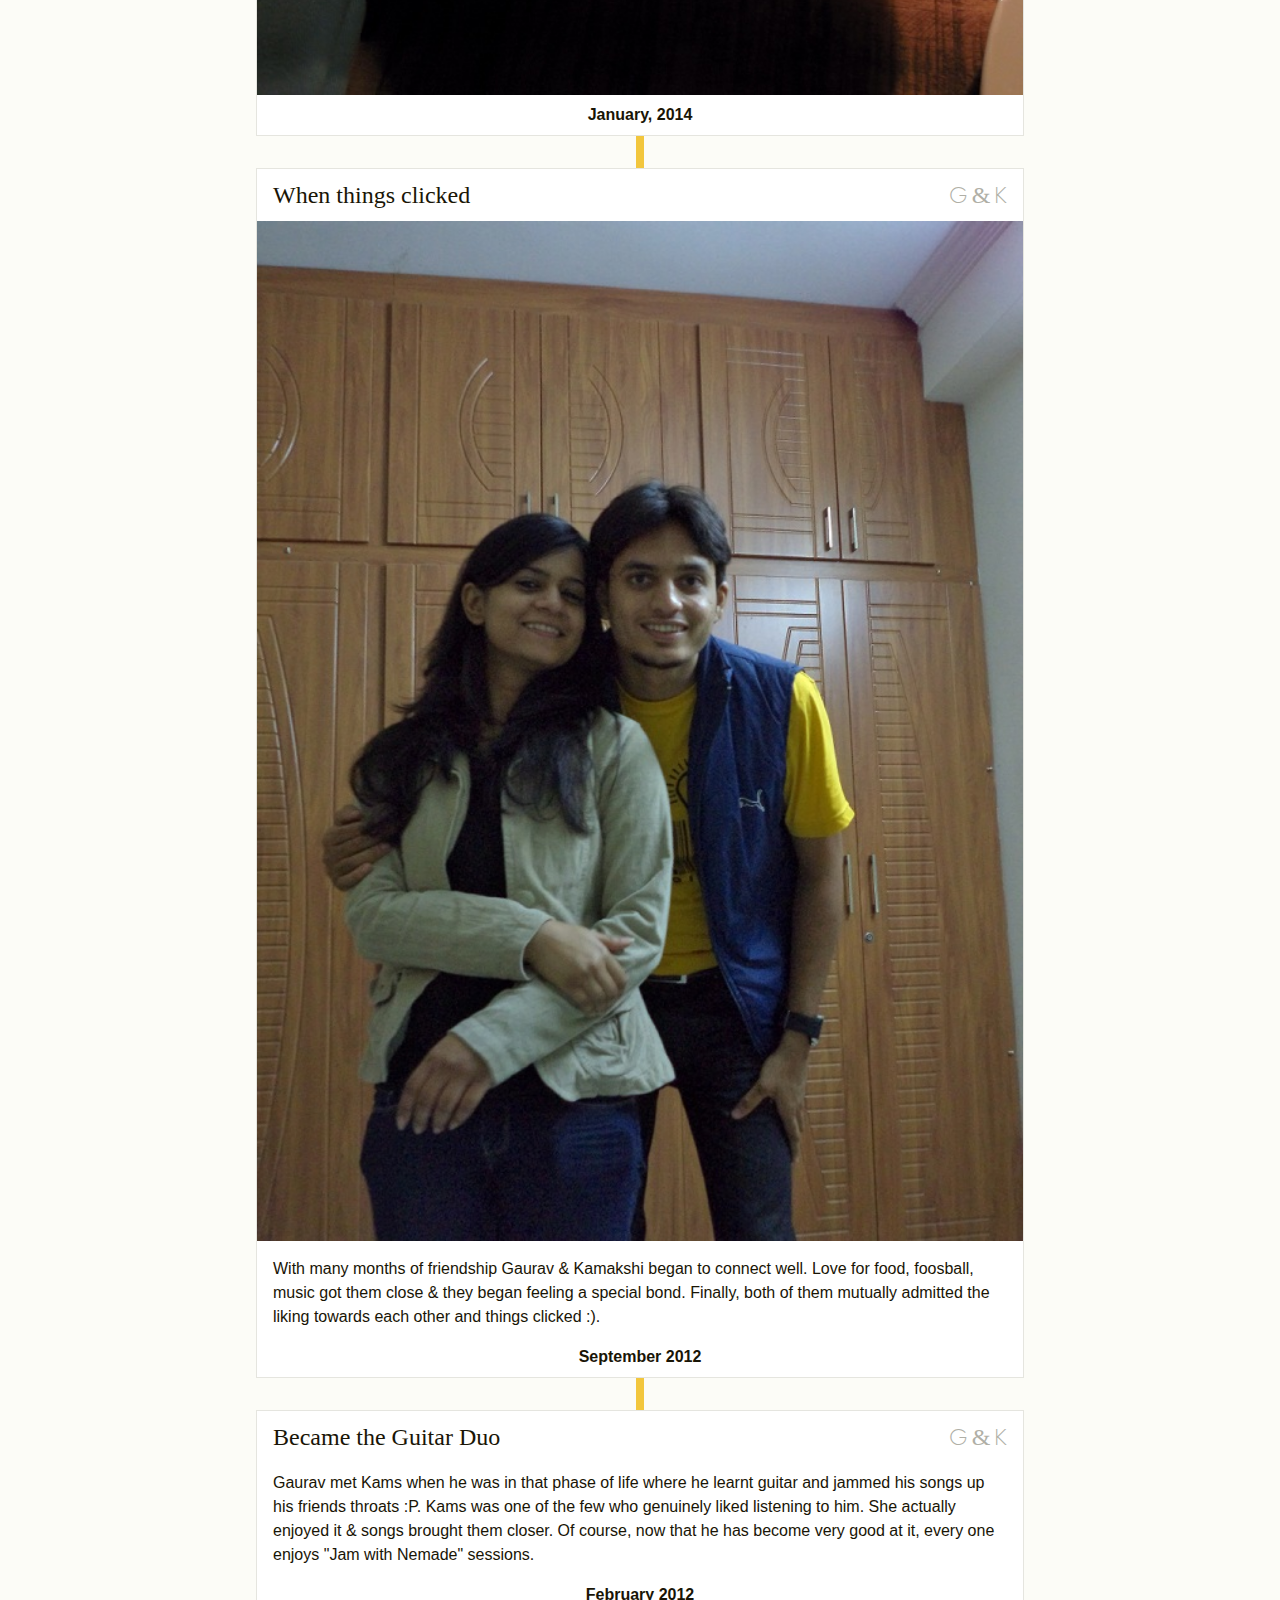
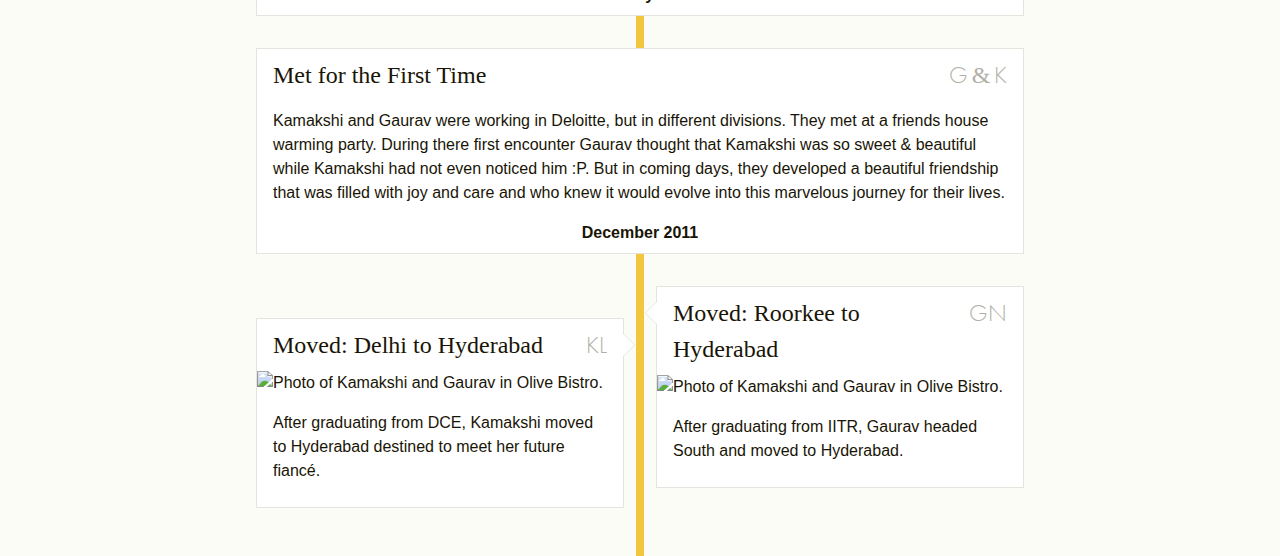
==== commit 793454c0: "Update index.html" ====
--- a/index.html
+++ b/index.html
@@ -78,13 +78,16 @@
 
 
     <p>
-         <strong>Kamakshi and Gaurav are getting married on 7th February in Bhopal, Madhya Pradesh</strong>.
-         We never thought that our sweet little friendship will get us to this day where love will dominate us and we will exchange marriage vows. Hopefully you will be there to
+    <strong>Kamakshi and Gaurav are getting married on 7th February in Bhopal, Madhya Pradesh</strong>.
+    </p>
+    <p> <I>
+      "We never thought that our sweet little friendship will get us to this day where love will dominate us and we will exchange marriage vows. Hopefully you will be there to
 	- Make us nervous while we perform a couple dance at Sangeet, 
 	- Dance on "Aaj mere yaar ki shaadi hai" in baaraat,
 	- Pair up to strategize "how to hide or steal the Jootis",
 	- Pull our leg when we get the couple photo shoot done ;)
-	And most important, to be a part of the biggest day of our lives.
+	And most important, to be a part of the biggest day of our lives"
+	</I>
     </p>
 
     <p class="button-wedding">
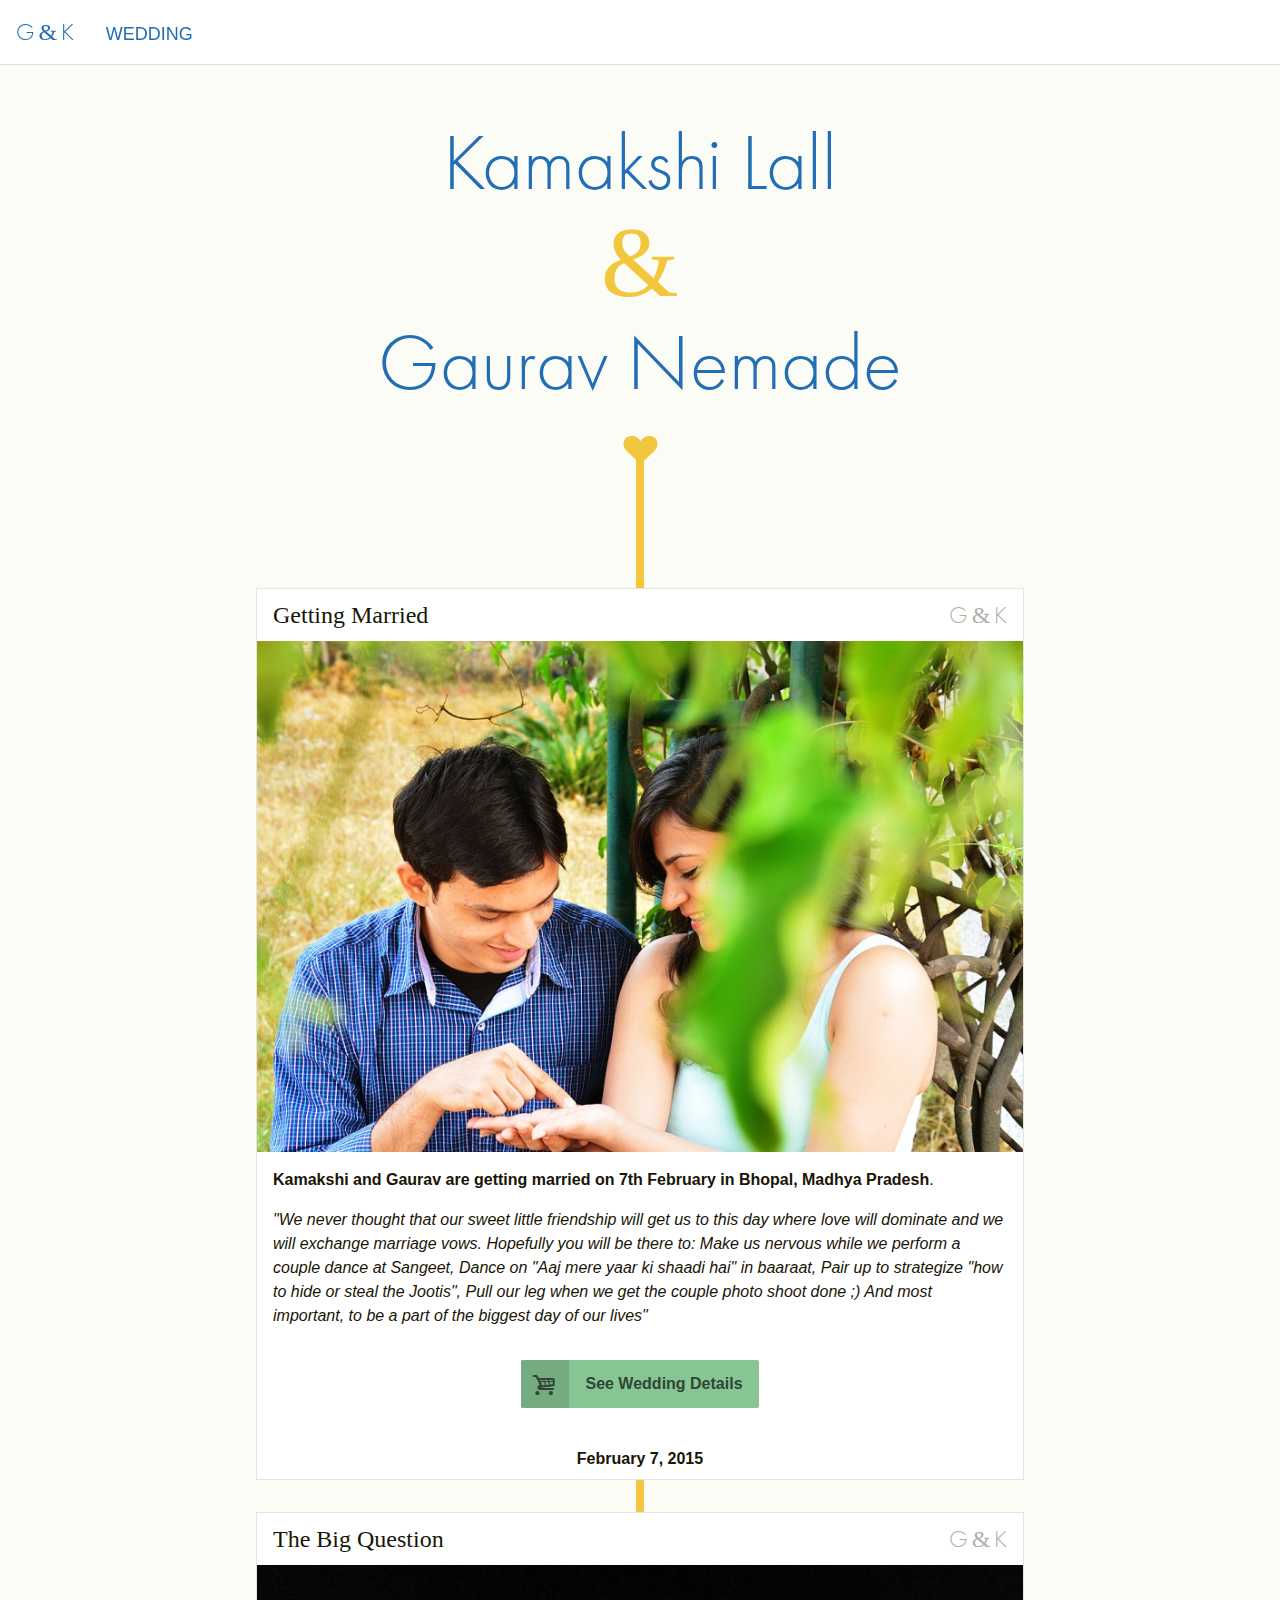
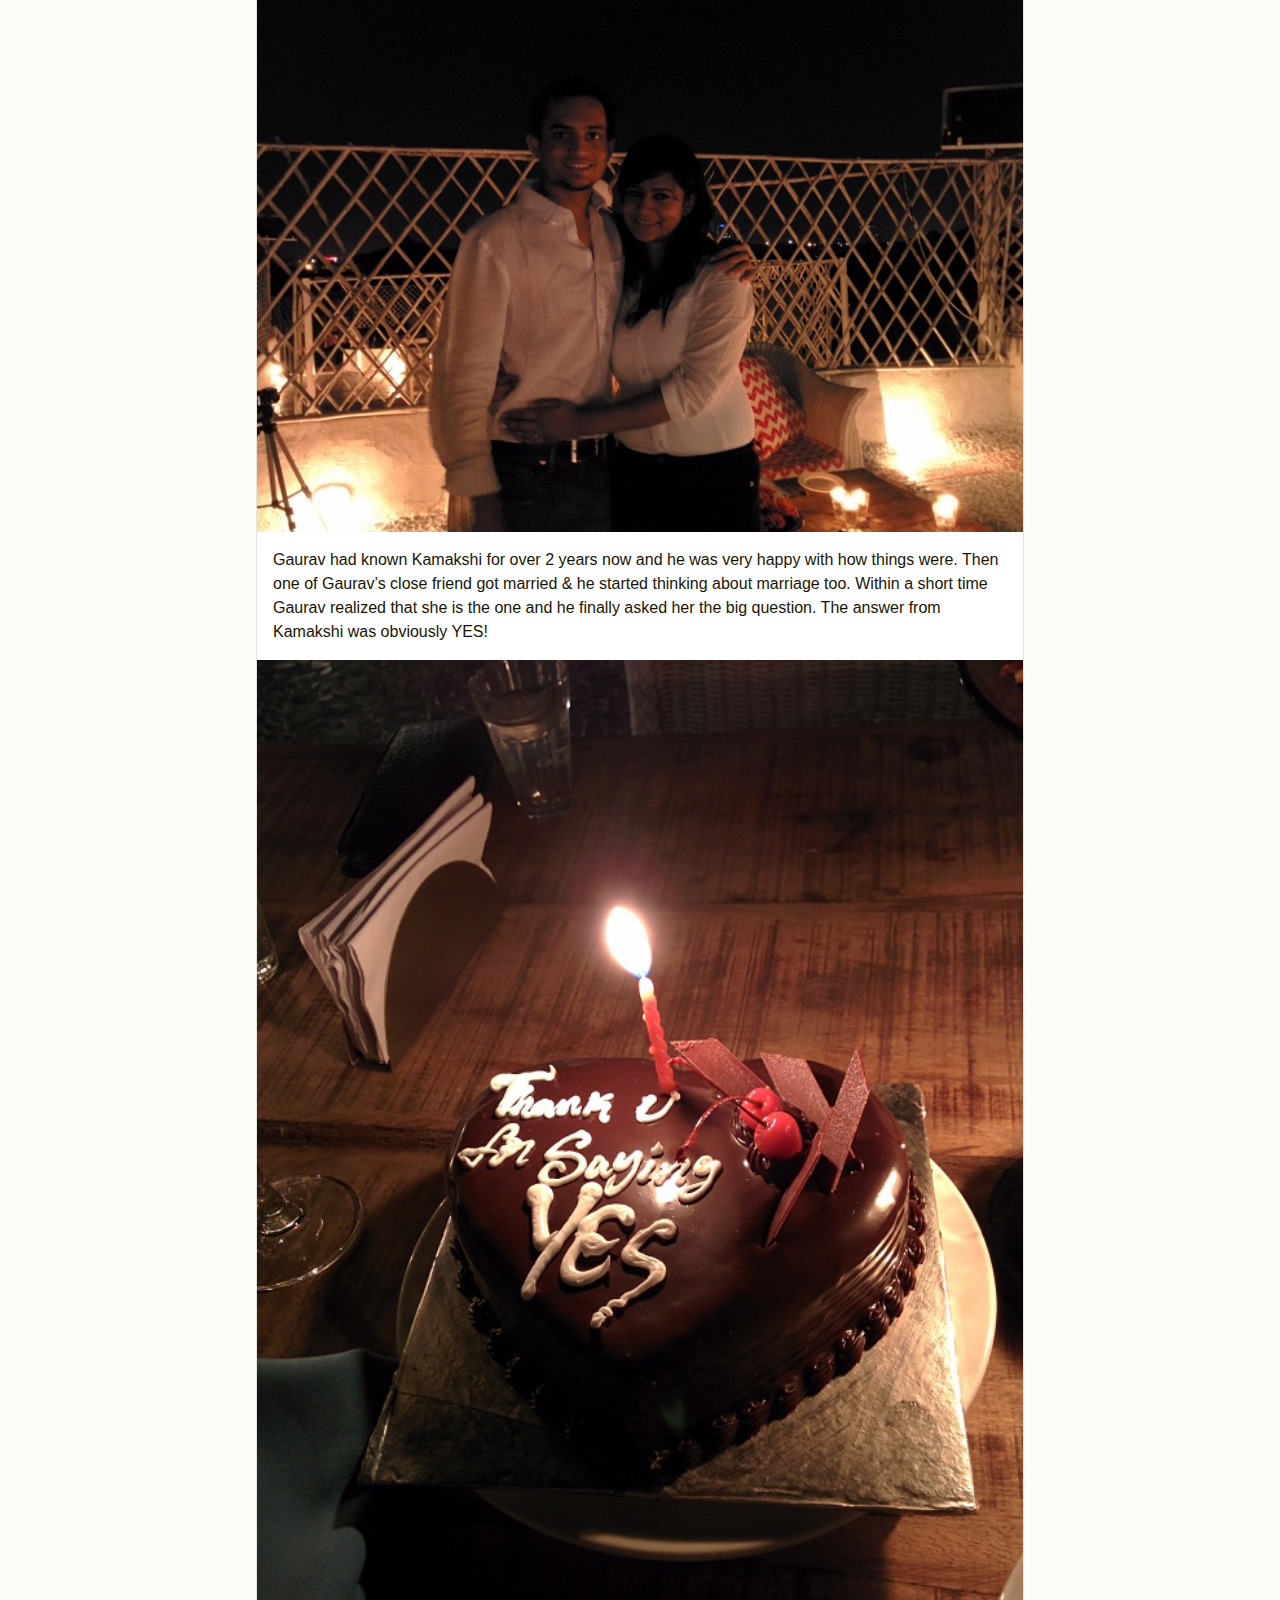
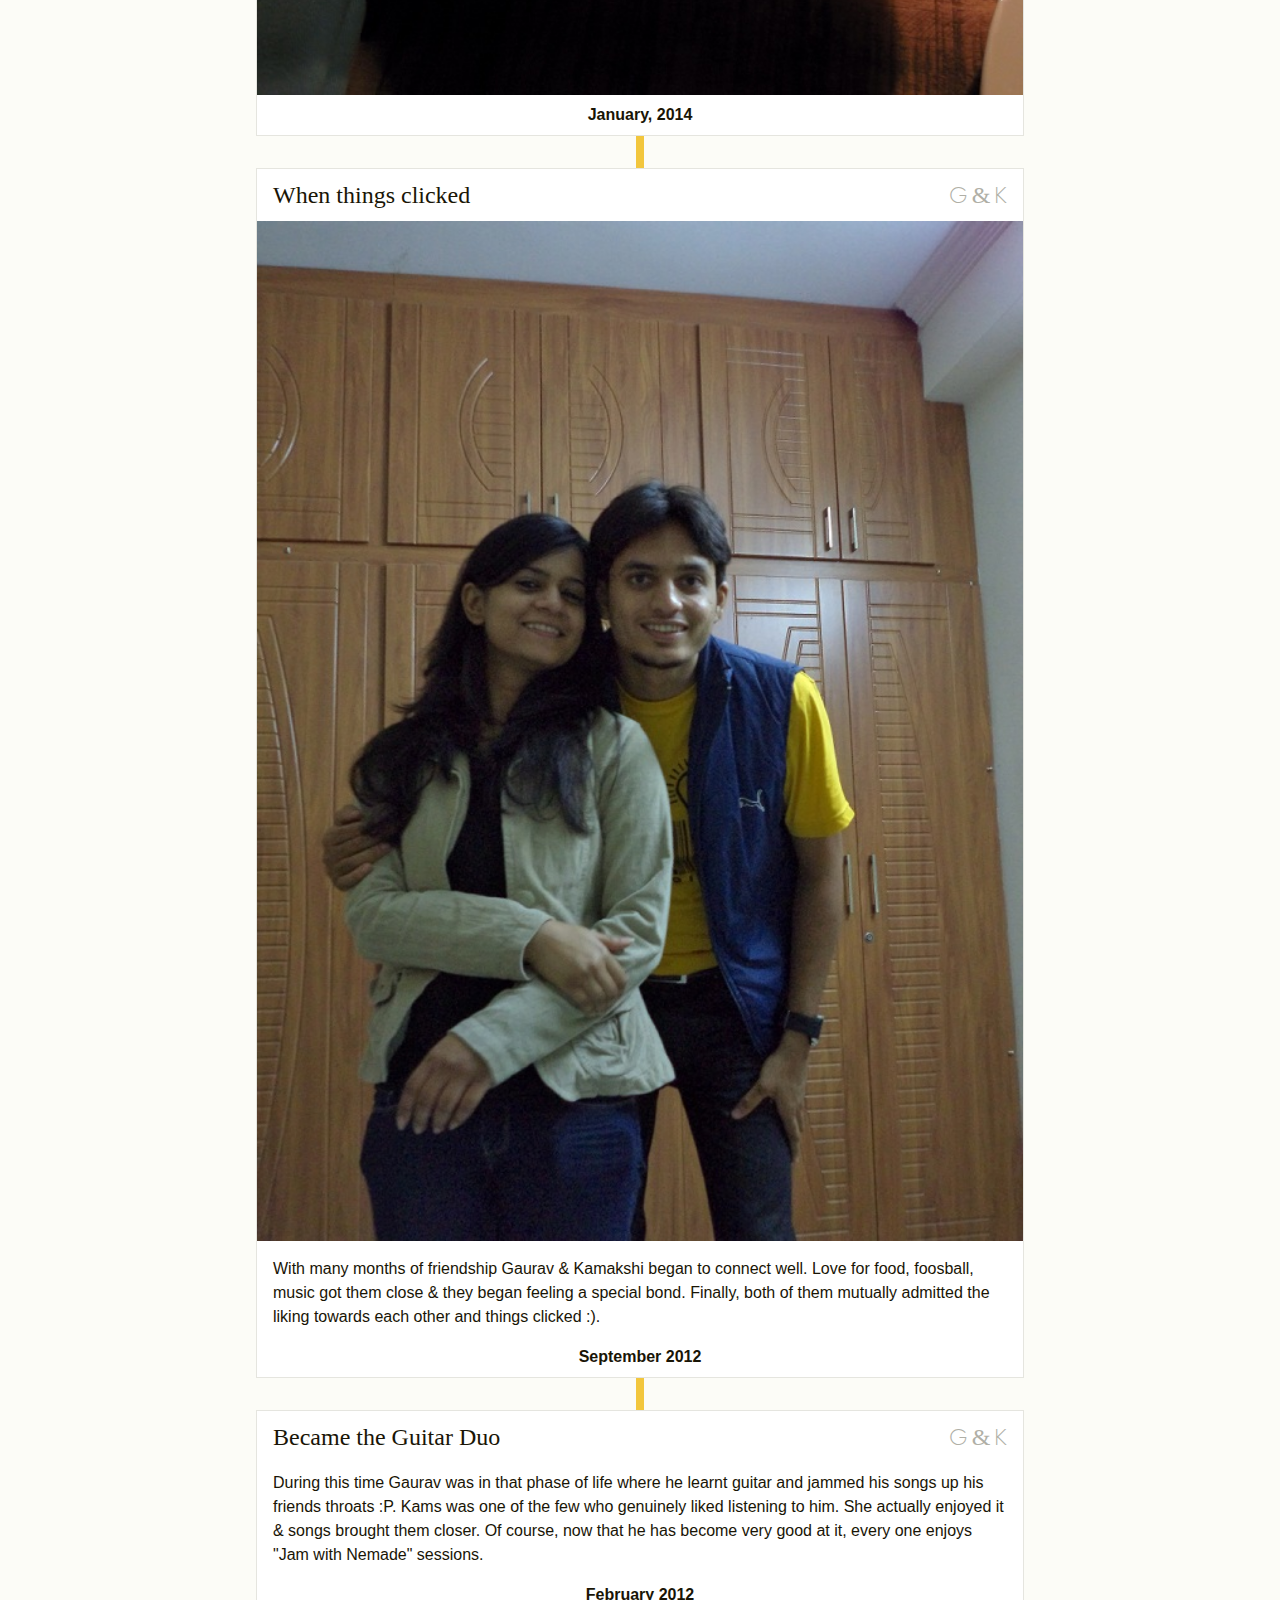
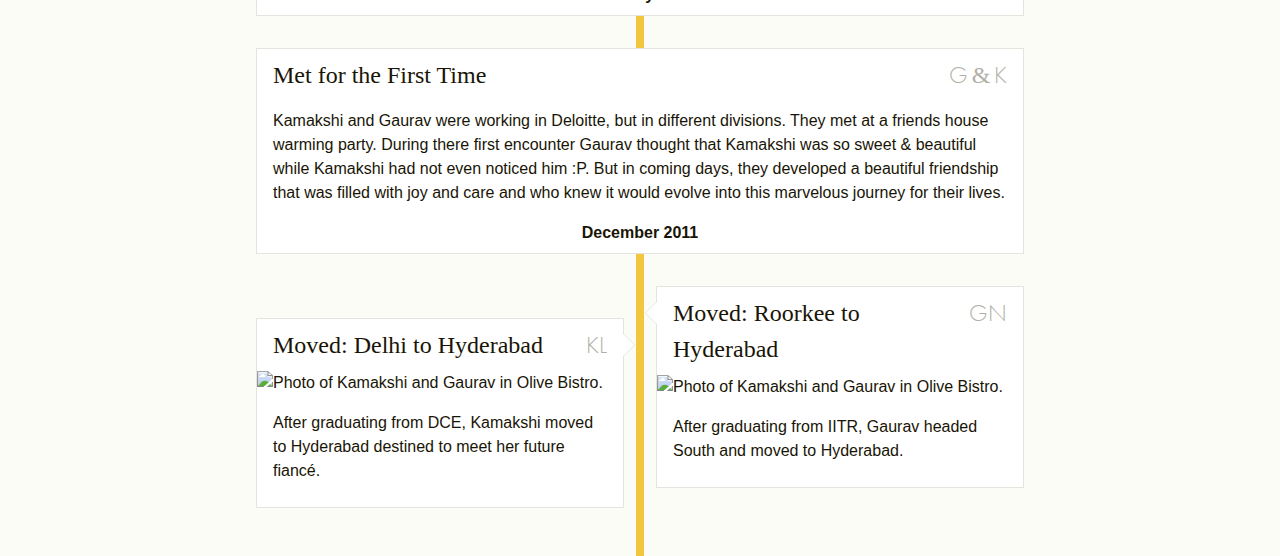
==== commit 8adf4407: "Update index.html" ====
--- a/index.html
+++ b/index.html
@@ -81,11 +81,11 @@
     <strong>Kamakshi and Gaurav are getting married on 7th February in Bhopal, Madhya Pradesh</strong>.
     </p>
     <p> <I>
-      "We never thought that our sweet little friendship will get us to this day where love will dominate us and we will exchange marriage vows. Hopefully you will be there to
-	- Make us nervous while we perform a couple dance at Sangeet, 
-	- Dance on "Aaj mere yaar ki shaadi hai" in baaraat,
-	- Pair up to strategize "how to hide or steal the Jootis",
-	- Pull our leg when we get the couple photo shoot done ;)
+      "We never thought that our sweet little friendship will get us to this day where love will dominate and we will exchange marriage vows. Hopefully you will be there to:
+	  Make us nervous while we perform a couple dance at Sangeet, 
+	  Dance on "Aaj mere yaar ki shaadi hai" in baaraat,
+	  Pair up to strategize "how to hide or steal the Jootis",
+	  Pull our leg when we get the couple photo shoot done ;)
 	And most important, to be a part of the biggest day of our lives"
 	</I>
     </p>
@@ -301,7 +301,7 @@
 </div>
 
         <p>
-        Gaurav met Kams when he was in that phase of life where he learnt guitar and jammed his songs up his friends throats :P. Kams was one of the few who genuinely liked listening to him. She actually enjoyed it & songs brought them closer. Of course, now that he has become very good at it, every one enjoys "Jam with Nemade" sessions.
+        During this time Gaurav was in that phase of life where he learnt guitar and jammed his songs up his friends throats :P. Kams was one of the few who genuinely liked listening to him. She actually enjoyed it & songs brought them closer. Of course, now that he has become very good at it, every one enjoys "Jam with Nemade" sessions.
         	
         </p>
 		
